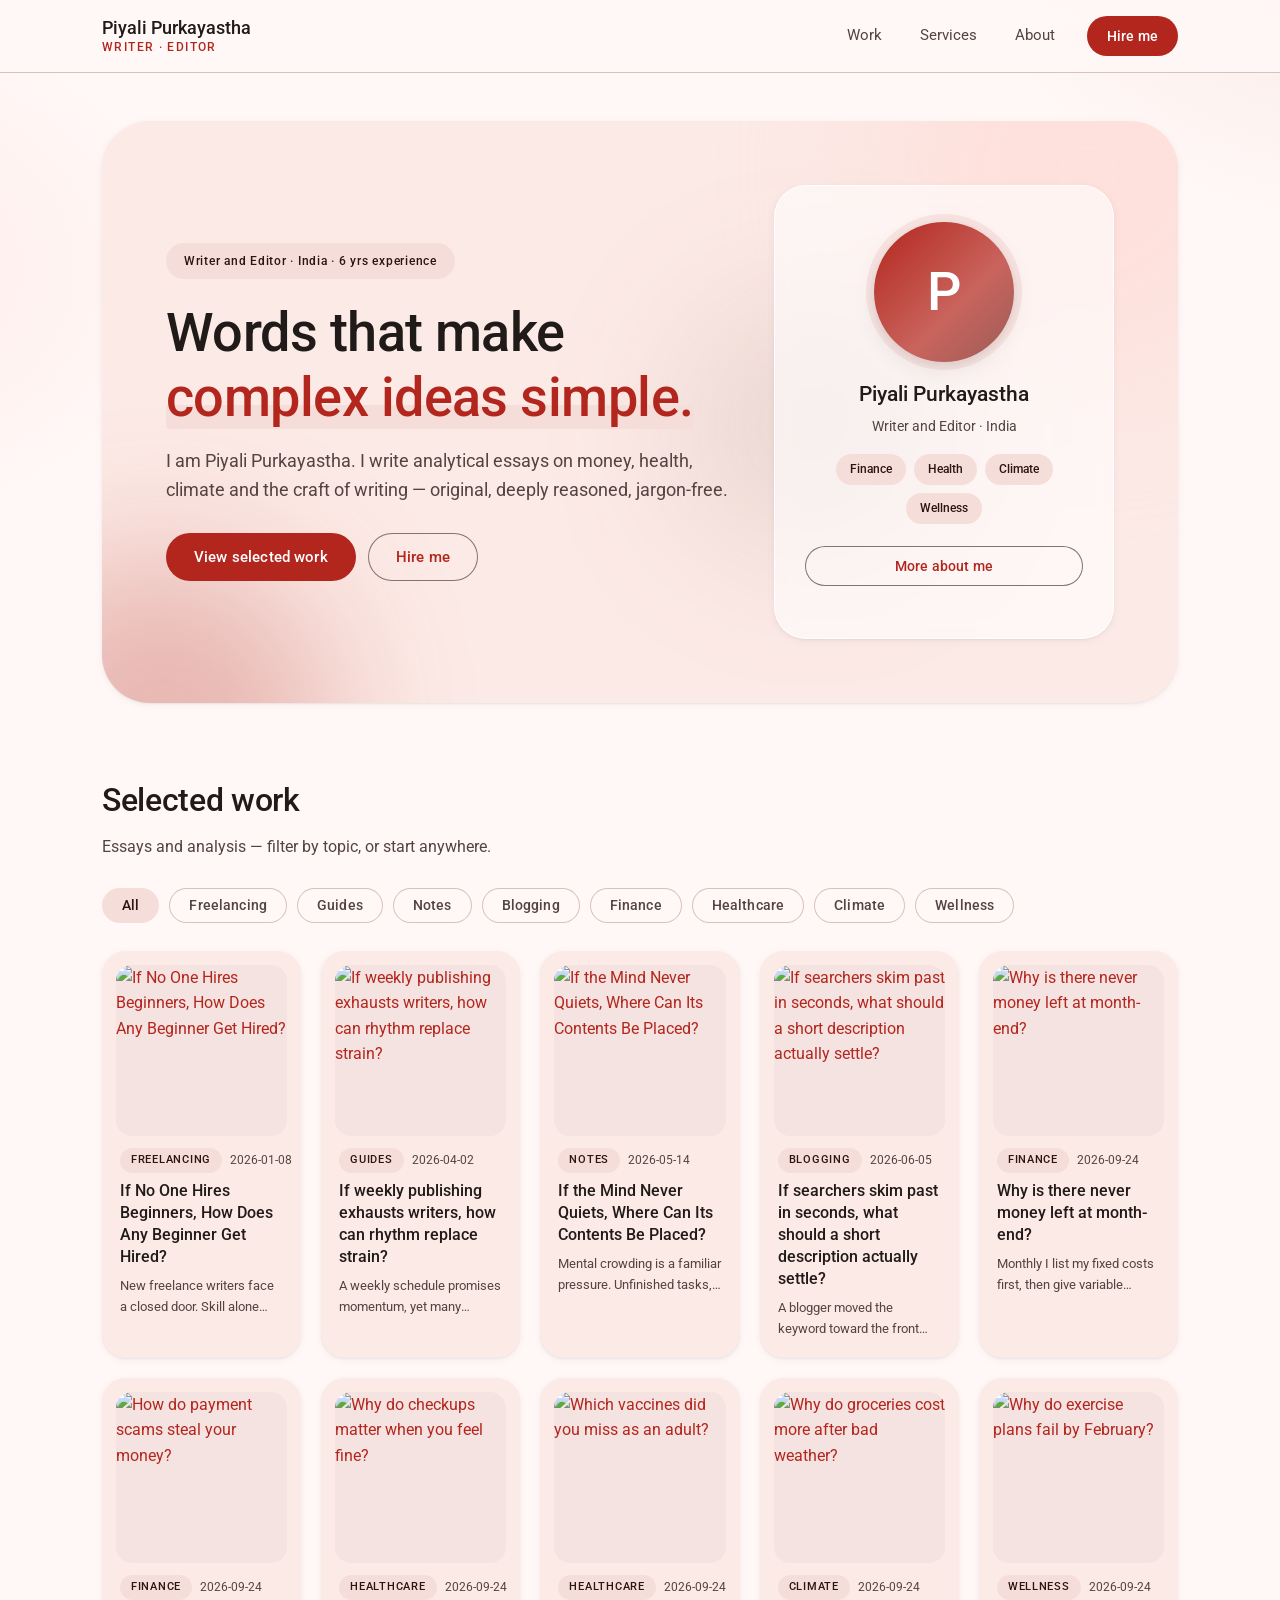
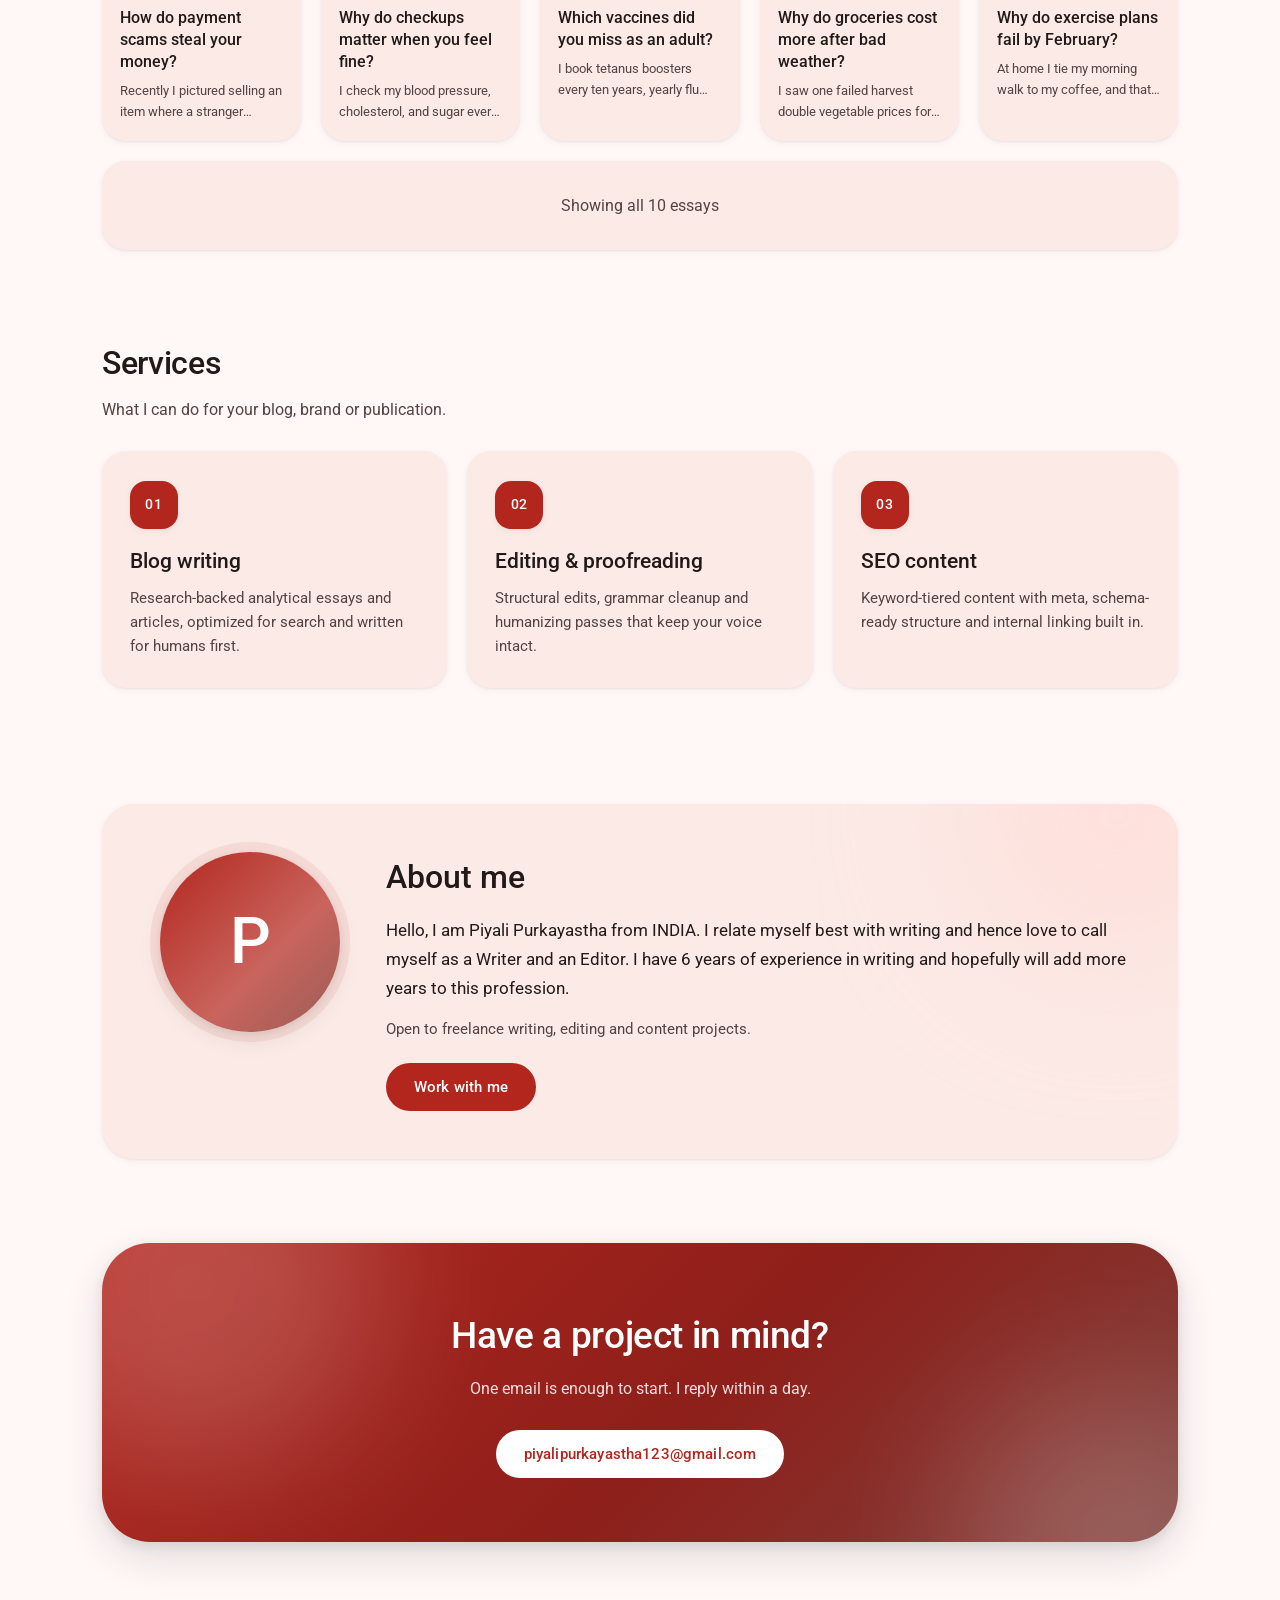
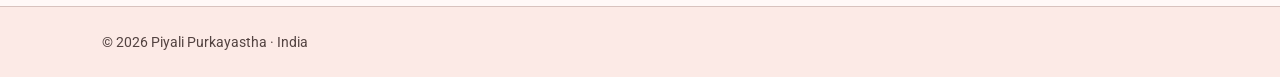
==== index.html @ 5b73ddae "Update index.html" ====
<!DOCTYPE html>
<html lang="en">
<head>
<meta charset="UTF-8" />
<meta name="viewport" content="width=device-width, initial-scale=1.0" />
<title>Piyali Purkayastha — Writer and Editor</title>
<meta name="description" content="Piyali Purkayastha, Writer and Editor from India with 6 years of experience. Read analytical essays on finance, health, climate, wellness and writing." />
<link rel="preconnect" href="https://fonts.googleapis.com" />
<link rel="preconnect" href="https://fonts.gstatic.com" crossorigin />
<link href="https://fonts.googleapis.com/css2?family=Roboto:wght@400;500;700&display=swap" rel="stylesheet" />
<link rel="stylesheet" href="styles.css" />
</head>
<body>

<header class="site-header">
  <div class="wrap header-inner">
    <a href="index.html" class="brand"><strong>Piyali Purkayastha</strong><span>Writer · Editor</span></a>
    <nav class="main-nav">
      <a href="#work">Work</a>
      <a href="#services">Services</a>
      <a href="#about">About</a>
      <a href="mailto:piyalipurkayastha123@gmail.com" class="btn small">Hire me</a>
    </nav>
  </div>
</header>

<section class="hero hero-split">
  <div class="wrap">
    <div class="hero-grid">
      <div class="blob lavender b1" aria-hidden="true"></div>
      <div class="blob purple b2" aria-hidden="true"></div>
      <div class="blob mauve b3" aria-hidden="true"></div>
      <div>
        <span class="eyebrow">Writer and Editor · India · 6 yrs experience</span>
        <h1>Words that make <em>complex ideas simple.</em></h1>
        <p class="lead">I am Piyali Purkayastha. I write analytical essays on money, health, climate and the craft of writing — original, deeply reasoned, jargon-free.</p>
        <div class="hero-cta">
          <a href="#work" class="btn">View selected work</a>
          <a href="mailto:piyalipurkayastha123@gmail.com" class="btn ghost">Hire me</a>
        </div>
      </div>
      <div class="hero-card">
        <div class="avatar large">P</div>
        <p class="hero-name">Piyali Purkayastha</p>
        <p class="small">Writer and Editor · India</p>
        <div class="hero-tags"><span>Finance</span><span>Health</span><span>Climate</span><span>Wellness</span></div>
        <a href="#about" class="btn ghost small full">More about me</a>
      </div>
    </div>
  </div>
</section>

<main class="wrap">
  <section id="work" class="section">
    <div class="section-head split">
      <div>
        <h2>Selected work</h2>
        <p>Essays and analysis — filter by topic, or start anywhere.</p>
      </div>
    </div>
    <div class="filters" id="filters"></div>
    <div class="grid" id="post-grid"></div>
  </section>

  <section id="services" class="section">
    <div class="section-head">
      <h2>Services</h2>
      <p>What I can do for your blog, brand or publication.</p>
    </div>
    <div class="grid grid-3">
      <div class="service-card">
        <div class="service-num">01</div>
        <h3>Blog writing</h3>
        <p>Research-backed analytical essays and articles, optimized for search and written for humans first.</p>
      </div>
      <div class="service-card">
        <div class="service-num">02</div>
        <h3>Editing &amp; proofreading</h3>
        <p>Structural edits, grammar cleanup and humanizing passes that keep your voice intact.</p>
      </div>
      <div class="service-card">
        <div class="service-num">03</div>
        <h3>SEO content</h3>
        <p>Keyword-tiered content with meta, schema-ready structure and internal linking built in.</p>
      </div>
    </div>
  </section>

  <section id="about" class="section">
    <div class="about">
      <div class="blob lavender b1" aria-hidden="true"></div>
      <div class="avatar">P</div>
      <div>
        <h2>About me</h2>
        <p class="bio">Hello, I am Piyali Purkayastha from INDIA. I relate myself best with writing and hence love to call myself as a Writer and an Editor. I have 6 years of experience in writing and hopefully will add more years to this profession.</p>
        <p class="sig">Open to freelance writing, editing and content projects.</p>
        <a href="mailto:piyalipurkayastha123@gmail.com" class="btn">Work with me</a>
      </div>
    </div>
  </section>

  <section class="cta-band">
    <div class="blob white c1" aria-hidden="true"></div>
    <div class="blob white c2" aria-hidden="true"></div>
    <h2>Have a project in mind?</h2>
    <p>One email is enough to start. I reply within a day.</p>
    <a href="mailto:piyalipurkayastha123@gmail.com" class="btn light">piyalipurkayastha123@gmail.com</a>
  </section>
</main>

<footer>
  <div class="foot">
    <span>© 2026 Piyali Purkayastha · India</span>
  </div>
</footer>

<script>
var POSTS = [["If No One Hires Beginners, How Does Any Beginner Get Hired?", "2026-01-08", "Freelancing", "619", "New freelance writers face a closed door. Skill alone does not open it, although skill is what they spent years building. Clients say they need good writers, yet...", "2026-01-08-how-do-you-turn-writing-skill-into-paying-clients", "https://cdn.pixabay.com/photo/2020/08/11/14/32/notebook-5480085_1280.jpg"], ["If weekly publishing exhausts writers, how can rhythm replace strain?", "2026-04-02", "Guides", "613", "A weekly schedule promises momentum, yet many bloggers abandon it within months. Early enthusiasm produces long sessions, missed weeks follow travel or illness, and guilt makes the next...", "2026-04-02-how-do-you-publish-weekly-without-burning-out", "https://cdn.pixabay.com/photo/2020/01/16/17/46/planner-4771278_1280.jpg"], ["If the Mind Never Quiets, Where Can Its Contents Be Placed?", "2026-05-14", "Notes", "581", "Mental crowding is a familiar pressure. Unfinished tasks, stray observations, and deferred choices circle together, each demanding notice. Attention narrows while material accumulates, and decisions feel heavier than...", "2026-05-14-where-do-you-put-a-crowded-mind", "https://cdn.pixabay.com/photo/2016/11/19/16/48/notebook-1840276_1280.jpg"], ["If searchers skim past in seconds, what should a short description actually settle?", "2026-06-05", "Blogging", "619", "A blogger moved the keyword toward the front and stated one benefit within 160 characters, and clicks rose quickly. The condition deserves attention, because long composition met an...", "2026-06-05-why-does-nobody-click-your-search-result", "https://cdn.pixabay.com/photo/2020/10/21/18/07/laptop-5673901_1280.jpg"], ["Why is there never money left at month-end?", "2026-09-24", "Finance", "605", "Monthly I list my fixed costs first, then give variable spending one firm number so home cooking replaces restaurants after week three. Gradually I watched my pay vanish...", "2026-09-24-why-is-there-never-money-left-at-month-end-1", "https://cdn.pixabay.com/photo/2021/02/17/17/22/savings-6024919_640.jpg"], ["How do payment scams steal your money?", "2026-09-24", "Finance", "609", "Recently I pictured selling an item where a stranger overpaid, urged quick refund of the difference, then their original payment bounced while mine stayed sent. Gradually I watched...", "2026-09-24-how-do-payment-scams-steal-your-money-2", "https://cdn.pixabay.com/photo/2020/07/18/13/52/alipay-5417261_1280.jpg"], ["Why do checkups matter when you feel fine?", "2026-09-24", "Healthcare", "615", "I check my blood pressure, cholesterol, and sugar every few years in my thirties, then I repeat the same panel yearly after forty. For me feeling well once...", "2026-09-24-why-do-checkups-matter-when-you-feel-fine-3", "https://cdn.pixabay.com/photo/2026/05/03/18/28/18-28-03-181_640.jpg"], ["Which vaccines did you miss as an adult?", "2026-09-24", "Healthcare", "617", "I book tetanus boosters every ten years, yearly flu shots, and shingles vaccine after fifty, since those visits are often missed yet take minutes. For me feeling well...", "2026-09-24-which-vaccines-did-you-miss-as-an-adult-5", "https://cdn.pixabay.com/photo/2021/01/10/07/41/syringe-5904302_1280.jpg"], ["Why do groceries cost more after bad weather?", "2026-09-24", "Climate", "614", "I saw one failed harvest double vegetable prices for months, but seasonal buying and stored staples eased spike for me. Slowly I felt the shift in my kitchen,...", "2026-09-24-why-do-groceries-cost-more-after-bad-weather-8", "https://cdn.pixabay.com/photo/2014/08/26/15/22/fruit-428057_1280.jpg"], ["Why do exercise plans fail by February?", "2026-09-24", "Wellness", "607", "At home I tie my morning walk to my coffee, and that small link outlasts vague evening plans every time for me. Meanwhile I have restarted such plans...", "2026-09-24-why-do-exercise-plans-fail-by-february-10", "https://cdn.pixabay.com/photo/2017/09/26/21/25/morning-2790151_1280.jpg"]];
var ACTIVE_CAT = "All";
var FALLBACK_IMAGE = "https://cdn.pixabay.com/photo/2020/08/11/14/32/notebook-5480085_1280.jpg";
function esc(s){return String(s==null?"":s).replace(/&/g,"&amp;").replace(/</g,"&lt;").replace(/>/g,"&gt;").replace(/"/g,"&quot;");}
function cardHTML(p){
  var title=p[0],date=p[1],cat=p[2],words=p[3],excerpt=p[4],slug=p[5];
  var link = "posts/"+slug+".html";
  var img = p[6] || FALLBACK_IMAGE;
  return '<article class="card">'
    + '<a class="imglink" href="'+esc(link)+'"><img src="'+img+'" alt="'+esc(title)+'" loading="lazy" /></a>'
    + '<div class="card-body"><div class="card-top"><span class="pill">'+esc(cat)+'</span>'
    + '<span class="card-date">'+esc(date)+'</span></div>'
    + '<h3><a href="'+esc(link)+'">'+esc(title)+'</a></h3>'
    + '<p>'+esc(excerpt)+'</p>'
    + '</div></article>';
}
function renderFilters(){
  var cats = ["All"];
  POSTS.forEach(function(p){ if(cats.indexOf(p[2])<0) cats.push(p[2]); });
  document.getElementById("filters").innerHTML = cats.map(function(k){
    return '<button class="chip'+(k===ACTIVE_CAT?" active":"")+'" data-cat="'+esc(k)+'">'+esc(k)+'</button>';
  }).join("");
  Array.prototype.forEach.call(document.querySelectorAll(".chip"), function(b){
    b.addEventListener("click", function(){
      ACTIVE_CAT = b.getAttribute("data-cat");
      renderFilters(); renderGrid();
    });
  });
}
function renderGrid(){
  var list = POSTS.filter(function(p){ return ACTIVE_CAT==="All" || p[2]===ACTIVE_CAT; });
  document.getElementById("post-grid").innerHTML = list.length
    ? list.map(cardHTML).join("") + '<div class="empty-note">Showing all '+list.length+' essays</div>'
    : '<div class="empty-note">No essays in this topic yet.</div>';
}
renderFilters(); renderGrid();
</script>

</body>
</html>
---- styles.css ----
/* ============================================================
   Piyali Purkayastha — Material You (Material Design 3) theme
   Seed color #B3261E · Roboto · tonal surfaces · organic shapes
   ============================================================ */

:root{
  /* Tonal palette (red seed #B3261E) */
  --md-bg:#FFF8F7;               /* background — never pure white */
  --md-on-bg:#201A19;            /* on background */
  --md-primary:#B3261E;          /* seed */
  --md-on-primary:#FFFFFF;
  --md-primary-container:#FFDAD5;
  --md-secondary-container:#F5DED9;
  --md-on-secondary-container:#2C1512;
  --md-tertiary:#775652;
  --md-on-tertiary:#FFFFFF;
  --md-tertiary-container:#FFDAD9;
  --md-surface-container:#FCEAE6;
  --md-surface-container-low:#F4E3E0;   /* muted, recessed */
  --md-surface-container-high:#F6E2DE;
  --md-outline:#857371;
  --md-outline-variant:#D8C2BE;
  --md-on-surface-variant:#534341;

  /* Motion */
  --md-ease:cubic-bezier(0.2,0,0,1);
  --md-dur:.3s;

  /* Shape */
  --md-r-card:24px;
  --md-r-hero:48px;

  /* Elevation (soft, diffuse) */
  --md-shadow-1:0 1px 2px rgba(28,27,31,.06),0 2px 8px rgba(28,27,31,.05);
  --md-shadow-2:0 2px 6px rgba(28,27,31,.07),0 8px 24px rgba(28,27,31,.08);
  --md-shadow-3:0 4px 12px rgba(28,27,31,.09),0 16px 40px rgba(28,27,31,.12);
}

*{box-sizing:border-box}
html{font-size:16px;scroll-behavior:smooth}
body{
  margin:0;
  color:var(--md-on-bg);
  font-family:Roboto,-apple-system,BlinkMacSystemFont,"Segoe UI",Helvetica,Arial,sans-serif;
  line-height:1.6;
  background:
    radial-gradient(48rem 32rem at 110% -8%, rgba(245,222,217,.6) 0%, transparent 60%),
    radial-gradient(40rem 30rem at -12% 30%, rgba(255,218,213,.42) 0%, transparent 55%),
    var(--md-bg);
  background-attachment:fixed;
  -webkit-font-smoothing:antialiased;
}
a{color:var(--md-primary);text-decoration:none}
a:hover{color:var(--md-primary)}
img{max-width:100%}

.wrap{max-width:1120px;margin:0 auto;padding:0 22px}
.small{font-size:.875rem;color:var(--md-on-surface-variant)}

/* ---------- focus & selection ---------- */
a:focus-visible,button:focus-visible{
  outline:2px solid var(--md-primary);outline-offset:2px;border-radius:999px;
}
::selection{background:var(--md-secondary-container);color:var(--md-on-secondary-container)}

/* ============================================================
   Buttons — pill-shaped, state layers, tactile press feedback
   ============================================================ */
.btn{
  position:relative;overflow:hidden;
  display:inline-flex;align-items:center;justify-content:center;gap:8px;
  min-height:48px;padding:12px 28px;
  background:var(--md-primary);color:var(--md-on-primary);
  border:none;border-radius:999px;
  font:500 .95rem/1.2 Roboto,sans-serif;letter-spacing:.01em;
  cursor:pointer;text-decoration:none;
  transition:box-shadow var(--md-dur) var(--md-ease),
             transform var(--md-dur) var(--md-ease),
             background-color .2s var(--md-ease);
}
/* MD3 state layer: translucent overlay instead of a color swap */
.btn::after{
  content:"";position:absolute;inset:0;border-radius:inherit;
  background:var(--md-on-primary);opacity:0;
  transition:opacity .2s var(--md-ease);pointer-events:none;
}
.btn:hover{box-shadow:var(--md-shadow-2)}
.btn:hover::after{opacity:.08}
.btn:active{transform:scale(.95)}
.btn:active::after{opacity:.12}

.btn.small{min-height:40px;padding:9px 20px;font-size:.875rem}

.btn.ghost{
  background:transparent;color:var(--md-primary);
  box-shadow:inset 0 0 0 1px var(--md-outline);
}
.btn.ghost::after{background:var(--md-primary)}
.btn.ghost:hover{box-shadow:inset 0 0 0 1px var(--md-primary),var(--md-shadow-1)}

.btn.light{background:var(--md-on-primary);color:var(--md-primary)}
.btn.light::after{background:var(--md-primary)}

.btn.full{display:flex;width:100%}

/* ============================================================
   Header — translucent, backdrop blur
   ============================================================ */
.site-header{
  position:sticky;top:0;z-index:20;
  background:rgba(255,248,247,.82);
  -webkit-backdrop-filter:blur(14px);backdrop-filter:blur(14px);
  border-bottom:1px solid var(--md-outline-variant);
}
.header-inner{display:flex;align-items:center;justify-content:space-between;height:72px}
.brand{text-decoration:none;color:var(--md-on-bg);display:flex;flex-direction:column;line-height:1.2}
.brand strong{font-size:1.125rem;font-weight:500;letter-spacing:0}
.brand span{
  font-size:.72rem;font-weight:500;color:var(--md-primary);
  letter-spacing:.12em;text-transform:uppercase;margin-top:2px;
}
.main-nav{display:flex;gap:6px;align-items:center;font-size:.92rem}
.main-nav a{
  position:relative;overflow:hidden;
  color:var(--md-on-surface-variant);text-decoration:none;
  padding:9px 16px;border-radius:999px;
  transition:color .2s var(--md-ease),background-color .2s var(--md-ease);
}
.main-nav a::after{
  content:"";position:absolute;inset:0;border-radius:inherit;
  background:var(--md-primary);opacity:0;
  transition:opacity .2s var(--md-ease);pointer-events:none;
}
.main-nav a:hover{color:var(--md-on-secondary-container)}
.main-nav a:hover::after{opacity:.08}
.main-nav a:active{transform:scale(.95)}
.main-nav .btn{margin-left:10px}
/* .main-nav a outranks .btn by specificity — keep the filled button's on-primary text */
.main-nav a.btn,.main-nav a.btn:hover,.main-nav a.btn:active{color:var(--md-on-primary)}

/* ============================================================
   Organic blur shapes — signature Material You atmosphere
   ============================================================ */
.blob{
  position:absolute;border-radius:50%;
  filter:blur(72px);pointer-events:none;
  will-change:transform;
}
/* color names are legacy tokens from the first purple build — values are red-seed tones */
.blob.purple{background:rgba(179,38,30,.26)}
.blob.lavender{background:rgba(255,218,213,.6)}
.blob.mauve{background:rgba(119,86,82,.22)}
.blob.white{background:rgba(255,255,255,.18)}

/* ============================================================
   Hero — large rounded tonal container with layered blobs
   ============================================================ */
.hero{padding:48px 0 8px}
.hero-grid{
  position:relative;overflow:hidden;
  display:grid;grid-template-columns:1fr 340px;gap:44px;align-items:center;
  background:var(--md-surface-container);
  border-radius:var(--md-r-hero);
  padding:clamp(36px,5vw,64px);
  box-shadow:var(--md-shadow-1);
}
.hero-grid .blob.b1{width:420px;height:420px;top:-160px;right:-120px}
.hero-grid .blob.b2{width:340px;height:340px;bottom:-190px;left:-110px}
.hero-grid .blob.b3{width:260px;height:260px;top:30%;right:22%;background:rgba(119,86,82,.13)}
/* text columns must be positioned so they paint above the decorative blobs */
.hero-grid > div:not(.blob){position:relative}
.about > div:not(.blob){position:relative}

.eyebrow{
  display:inline-flex;align-items:center;
  font-size:.78rem;font-weight:500;letter-spacing:.06em;
  color:var(--md-on-secondary-container);
  background:var(--md-secondary-container);
  padding:8px 18px;border-radius:999px;margin-bottom:22px;
}
.hero h1{
  font-size:clamp(2.1rem,4.6vw,3.4rem);
  font-weight:500;letter-spacing:-.01em;line-height:1.18;
  margin:0 0 16px;max-width:15em;color:var(--md-on-bg);
}
.hero h1 em{
  font-style:normal;
  color:var(--md-primary);
  background:linear-gradient(transparent 62%, var(--md-secondary-container) 62%);
  border-radius:4px;
}.hero p.lead,.lead{
  font-size:1.15rem;color:var(--md-on-surface-variant);
  max-width:620px;margin:0 0 28px;
}
.hero-cta{display:flex;gap:12px;flex-wrap:wrap}

/* hero identity card — glass-morphism on tonal surface */
.hero-card{
  position:relative;overflow:hidden;
  background:rgba(255,255,255,.6);
  -webkit-backdrop-filter:blur(10px);backdrop-filter:blur(10px);
  border:1px solid rgba(255,255,255,.8);
  border-radius:32px;
  padding:36px 30px;text-align:center;
  box-shadow:var(--md-shadow-1);
  transition:box-shadow var(--md-dur) var(--md-ease),transform var(--md-dur) var(--md-ease);
}
.hero-card:hover{box-shadow:var(--md-shadow-2);transform:translateY(-3px)}
.avatar{
  width:180px;height:180px;border-radius:50%;
  background:linear-gradient(135deg,#B3261E 0%,#C9645D 60%,#775652 130%);
  color:var(--md-on-primary);
  display:flex;align-items:center;justify-content:center;
  font-size:4rem;font-weight:500;margin:0 auto;
  box-shadow:var(--md-shadow-2),0 0 0 10px rgba(179,38,30,.08);
}
.avatar.large{width:140px;height:140px;font-size:3.4rem;margin-bottom:16px;box-shadow:var(--md-shadow-2),0 0 0 8px rgba(179,38,30,.08)}
.hero-name{font-size:1.3rem;font-weight:500;margin:0}
.hero-card .small{margin:4px 0 16px}
.hero-tags{display:flex;gap:8px;justify-content:center;flex-wrap:wrap;margin-bottom:22px}
.hero-tags span{
  font-size:.75rem;font-weight:500;
  background:var(--md-secondary-container);color:var(--md-on-secondary-container);
  padding:6px 14px;border-radius:999px;
  transition:transform .2s var(--md-ease);
}
.hero-tags span:hover{transform:scale(1.05)}

/* ============================================================
   Sections
   ============================================================ */
.section{padding:64px 0 12px}
.section-head{max-width:640px;margin-bottom:28px}
.section-head.split{
  display:flex;justify-content:space-between;align-items:end;
  gap:16px;flex-wrap:wrap;max-width:none;
}
.section-head h2{font-size:2rem;font-weight:500;letter-spacing:-.01em;margin:0 0 8px}
.section-head p{color:var(--md-on-surface-variant);margin:0}

/* ============================================================
   Filter chips — pill, tonal selected state
   ============================================================ */
.filters{display:flex;gap:10px;flex-wrap:wrap;margin-bottom:28px}
.chip{
  position:relative;overflow:hidden;
  border:none;background:transparent;color:var(--md-on-surface-variant);
  padding:9px 20px;border-radius:999px;cursor:pointer;
  font:500 .88rem/1.2 Roboto,sans-serif;letter-spacing:.01em;
  box-shadow:inset 0 0 0 1px var(--md-outline-variant);
  transition:background-color .2s var(--md-ease),color .2s var(--md-ease),
             box-shadow .2s var(--md-ease),transform .2s var(--md-ease);
}
.chip::after{
  content:"";position:absolute;inset:0;border-radius:inherit;
  background:var(--md-primary);opacity:0;
  transition:opacity .2s var(--md-ease);pointer-events:none;
}
.chip:hover{box-shadow:inset 0 0 0 1px var(--md-primary)}
.chip:hover::after{opacity:.08}
.chip:active{transform:scale(.95)}
.chip.active{
  background:var(--md-secondary-container);color:var(--md-on-secondary-container);
  box-shadow:none;font-weight:500;
}

/* ============================================================
   Post grid — tonal cards, elevation on hover, image zoom
   ============================================================ */
.grid{
  display:grid;
  grid-template-columns:repeat(auto-fill,minmax(196px,1fr));
  gap:20px;padding-bottom:12px;
}
.card{
  position:relative;
  background:var(--md-surface-container);
  border-radius:var(--md-r-card);
  padding:14px;
  box-shadow:var(--md-shadow-1);
  transition:box-shadow var(--md-dur) var(--md-ease),
             transform var(--md-dur) var(--md-ease),
             background-color var(--md-dur) var(--md-ease);
}
.card:hover{
  box-shadow:var(--md-shadow-2);transform:translateY(-4px) scale(1.015);
  background:var(--md-surface-container-high);
}
.card a.imglink{
  display:block;border-radius:16px;overflow:hidden;
  background:var(--md-surface-container-low);
}
.card img{
  width:100%;aspect-ratio:1/1;object-fit:cover;display:block;
  transition:transform .45s var(--md-ease);
}
.card:hover img{transform:scale(1.06)}
.card-body{padding:12px 4px 4px;display:flex;flex-direction:column;gap:7px}
.card-top{display:flex;align-items:center;gap:8px}
.pill{
  font-size:.66rem;font-weight:500;letter-spacing:.07em;text-transform:uppercase;
  color:var(--md-on-secondary-container);
  background:var(--md-secondary-container);
  padding:4px 11px;border-radius:999px;white-space:nowrap;
}
.card-date{font-size:.74rem;color:var(--md-on-surface-variant);white-space:nowrap}
.card h3{font-size:.98rem;font-weight:500;line-height:1.4;margin:0;letter-spacing:0}
.card h3 a{
  color:var(--md-on-bg);border-radius:6px;
  transition:color .2s var(--md-ease);
}
.card h3 a:hover{color:var(--md-primary)}
.card p{
  margin:0;color:var(--md-on-surface-variant);font-size:.84rem;
  display:-webkit-box;-webkit-line-clamp:2;-webkit-box-orient:vertical;overflow:hidden;
}
.empty-note{
  background:var(--md-surface-container);
  border-radius:var(--md-r-card);
  padding:32px;text-align:center;color:var(--md-on-surface-variant);
  grid-column:1/-1;box-shadow:var(--md-shadow-1);
}

/* ============================================================
   Services — tonal cards with glow-reveal number badges
   ============================================================ */
.grid-3{grid-template-columns:repeat(3,1fr)}
.service-card{
  position:relative;overflow:hidden;
  background:var(--md-surface-container);
  border-radius:var(--md-r-card);
  padding:30px 28px;
  box-shadow:var(--md-shadow-1);
  transition:box-shadow var(--md-dur) var(--md-ease),transform var(--md-dur) var(--md-ease);
}
.service-card:hover{box-shadow:var(--md-shadow-2);transform:scale(1.02)}
.service-num{
  position:relative;display:inline-flex;align-items:center;justify-content:center;
  width:48px;height:48px;border-radius:16px;margin-bottom:16px;
  background:var(--md-primary);color:var(--md-on-primary);
  font-size:.9rem;font-weight:500;letter-spacing:.04em;
  box-shadow:var(--md-shadow-1);
}
/* glow reveals on hover — progressive disclosure */
.service-num::before{
  content:"";position:absolute;inset:-14px;border-radius:50%;
  background:radial-gradient(circle,rgba(179,38,30,.4) 0%,transparent 70%);
  filter:blur(18px);opacity:0;
  transition:opacity var(--md-dur) var(--md-ease);
}
.service-card:hover .service-num::before{opacity:1}
.service-card h3{font-size:1.3rem;font-weight:500;margin:0 0 8px}
.service-card p{margin:0;color:var(--md-on-surface-variant);font-size:.94rem}

/* ============================================================
   About
   ============================================================ */
.about{
  position:relative;overflow:hidden;
  background:var(--md-surface-container);
  border-radius:32px;
  padding:clamp(28px,4vw,48px);
  display:grid;grid-template-columns:200px 1fr;gap:36px;align-items:start;
  margin:28px 0 8px;
  box-shadow:var(--md-shadow-1);
}
.about .blob.b1{width:300px;height:300px;top:-140px;right:-90px}
.about h2{font-size:2rem;font-weight:500;margin:0 0 12px}
.about p.bio{font-size:1.05rem;line-height:1.75;margin:0 0 14px}
.about .sig{color:var(--md-on-surface-variant);font-size:.92rem;margin:0 0 22px}

/* ============================================================
   Contact band — primary surface, atmospheric blobs
   ============================================================ */
.cta-band{
  position:relative;overflow:hidden;
  background:linear-gradient(135deg,#B3261E 0%,#8E1F1A 55%,#775652 130%);
  color:var(--md-on-primary);
  border-radius:var(--md-r-hero);
  text-align:center;
  padding:clamp(40px,6vw,64px) 24px;
  margin:64px 0 12px;
  box-shadow:var(--md-shadow-3);
}
.cta-band .blob.c1{width:380px;height:380px;top:-150px;left:-100px}
.cta-band .blob.c2{width:300px;height:300px;bottom:-140px;right:-80px}
.cta-band h2{
  font-size:clamp(1.7rem,3.4vw,2.3rem);font-weight:500;
  letter-spacing:-.01em;margin:0 0 10px;position:relative;
}
.cta-band p{color:rgba(255,255,255,.85);margin:0 0 28px;position:relative}
.cta-band .btn{position:relative}

/* ============================================================
   Post pages — article as a large tonal card
   ============================================================ */
.post-page{display:flex;flex-direction:column;min-height:100vh}
.post-hero-blobs{position:fixed;inset:0;overflow:hidden;pointer-events:none;z-index:-1}
.post-hero-blobs .blob.b1{width:520px;height:520px;top:-180px;left:-140px;background:rgba(255,218,213,.55)}
.post-hero-blobs .blob.b2{width:420px;height:420px;bottom:-160px;right:-120px;background:rgba(245,222,217,.5)}
.post-hero-blobs .blob.b3{width:300px;height:300px;top:38%;left:60%;background:rgba(119,86,82,.12)}

.post-wrap{max-width:800px;padding-top:44px;padding-bottom:56px;width:100%}
.back-link{
  position:relative;overflow:hidden;
  display:inline-flex;align-items:center;gap:6px;
  color:var(--md-primary);font-weight:500;font-size:.9rem;
  padding:9px 18px;border-radius:999px;text-decoration:none;
  box-shadow:inset 0 0 0 1px var(--md-outline-variant);
  background:var(--md-bg);
  transition:box-shadow .2s var(--md-ease),transform .2s var(--md-ease);
  margin-bottom:20px;
}
.back-link::after{
  content:"";position:absolute;inset:0;border-radius:inherit;
  background:var(--md-primary);opacity:0;
  transition:opacity .2s var(--md-ease);pointer-events:none;
}
.back-link:hover{box-shadow:inset 0 0 0 1px var(--md-primary),var(--md-shadow-1)}
.back-link:hover::after{opacity:.08}
.back-link:active{transform:scale(.95)}

.post-card{
  position:relative;overflow:hidden;
  background:var(--md-surface-container);
  border-radius:32px;
  padding:clamp(26px,4.5vw,52px);
  box-shadow:var(--md-shadow-1);
}
.post-card .meta{
  display:inline-flex;flex-wrap:wrap;align-items:center;gap:6px;
  font-size:.8rem;font-weight:500;color:var(--md-on-secondary-container);
  background:var(--md-secondary-container);
  padding:7px 16px;border-radius:999px;margin-bottom:20px;
}
.post-card h1{
  font-size:clamp(1.6rem,3.6vw,2.3rem);font-weight:500;
  letter-spacing:-.01em;line-height:1.25;
  margin:0 0 12px;color:var(--md-on-bg);
}
.post-card > p{font-size:1.05rem;line-height:1.7;margin:0 0 20px;color:var(--md-on-surface-variant)}
.post-card figure{margin:26px 0}
.post-card figure img{
  max-width:100%;border-radius:20px;display:block;
  box-shadow:var(--md-shadow-1);
}
figcaption{
  font-size:.8rem;color:var(--md-on-surface-variant);
  margin-top:10px;text-align:center;
}
figcaption a{color:var(--md-primary)}
/* post body links: underline + tonal state layer on hover */
.post-card p a,.post-card figcaption a{
  text-decoration:underline;text-decoration-color:transparent;
  text-underline-offset:3px;border-radius:6px;padding:0 2px;
  transition:background-color .2s var(--md-ease),text-decoration-color .2s var(--md-ease);
}
.post-card p a:hover,.post-card figcaption a:hover{
  text-decoration-color:currentColor;
  background:rgba(179,38,30,.08);
}
.post-h2{
  font-size:1.35rem;font-weight:500;letter-spacing:0;
  margin:36px 0 12px;color:var(--md-on-bg);
}
.post-card p{font-size:1.02rem;line-height:1.75;margin:0 0 18px}
.post-card ul{
  margin:0 0 18px;padding-left:6px;list-style:none;
}
.post-card ul li{
  position:relative;padding:6px 0 6px 30px;
  color:var(--md-on-surface-variant);font-size:1rem;line-height:1.65;
  border-radius:12px;
  transition:background-color .2s var(--md-ease);
}
.post-card ul li:hover{background:rgba(179,38,30,.06)}
.post-card ul li:hover::before{transform:scale(1.3)}
.post-card ul li::before{
  content:"";position:absolute;left:6px;top:16px;
  width:8px;height:8px;border-radius:50%;
  background:var(--md-primary);
  transition:transform .2s var(--md-ease);
}
.post-card ul li a{font-weight:500}
.post-card ul li a:hover{text-decoration:underline}
blockquote{
  background:var(--md-secondary-container);
  color:var(--md-on-secondary-container);
  border-radius:16px;border-left:none;
  margin:24px 0;padding:18px 24px;
}
.post-card hr{
  border:none;height:4px;width:64px;border-radius:2px;
  background:var(--md-primary);opacity:.35;
  margin:36px auto;
}
.post-about{
  background:var(--md-surface-container-low);
  border-radius:20px;padding:22px 26px !important;
  font-size:.95rem !important;color:var(--md-on-surface-variant) !important;
}

/* ============================================================
   Footer
   ============================================================ */
footer{
  border-top:1px solid var(--md-outline-variant);
  margin-top:64px;
  background:var(--md-surface-container);
}
.foot{
  display:flex;justify-content:space-between;gap:12px;padding:24px 22px;flex-wrap:wrap;
  max-width:1120px;margin:0 auto;color:var(--md-on-surface-variant);font-size:.88rem;
}
.foot a{
  color:var(--md-primary);border-radius:6px;
  transition:opacity .2s var(--md-ease);
}
.foot a:hover{opacity:.75;text-decoration:underline}

/* ============================================================
   Responsive
   ============================================================ */
@media(max-width:900px){
  .hero-grid{grid-template-columns:1fr}
  .hero-card{max-width:420px;margin:0 auto}
  .about{grid-template-columns:1fr}
  .avatar{width:130px;height:130px;font-size:3rem;margin:0}
  .grid-3{grid-template-columns:1fr}
  .main-nav a:not(.btn){display:none}
}
@media(max-width:640px){
  .grid{grid-template-columns:repeat(auto-fill,minmax(160px,1fr))}
  .hero-grid{border-radius:28px}
  .cta-band,.about{border-radius:28px}
  .section{padding:48px 0 8px}
}

/* ============================================================
   Reduced motion
   ============================================================ */
@media (prefers-reduced-motion: reduce){
  *,*::before,*::after{
    animation:none !important;
    transition-duration:.01ms !important;
  }
  html{scroll-behavior:auto}
}
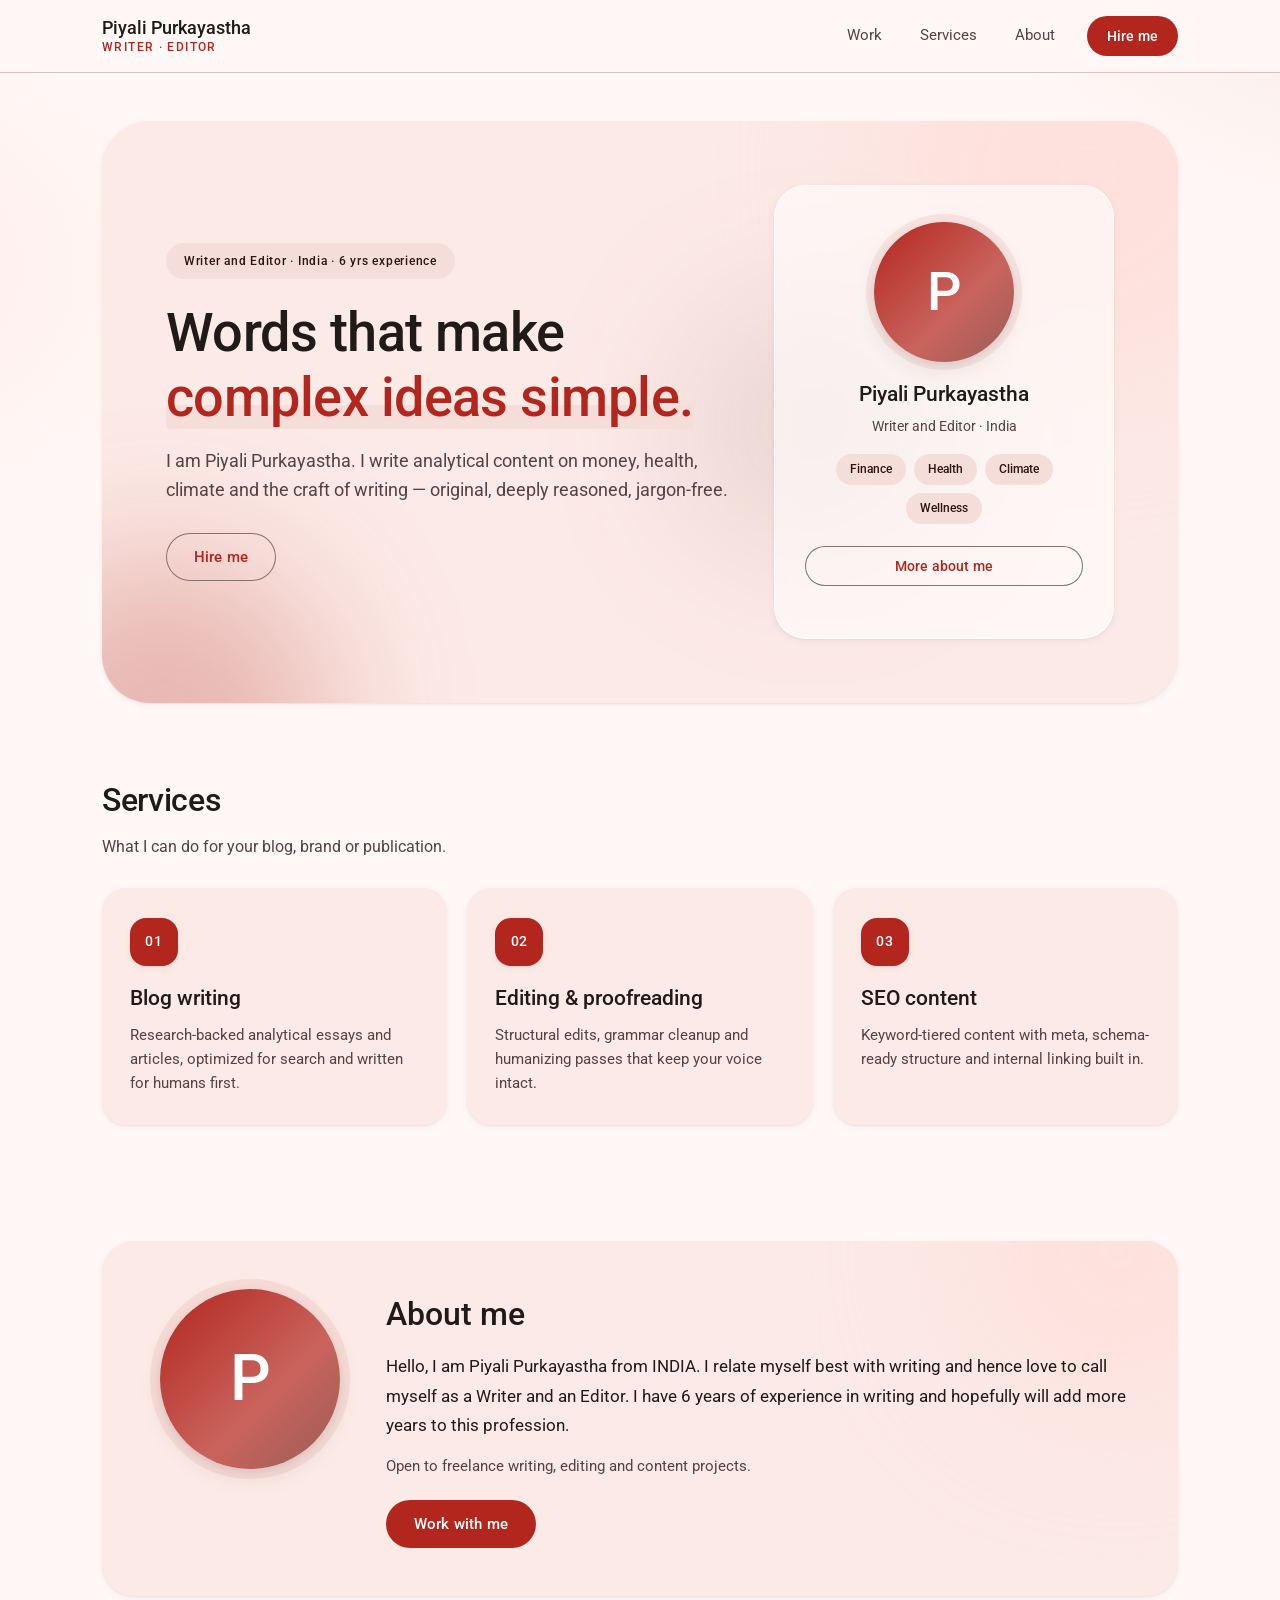
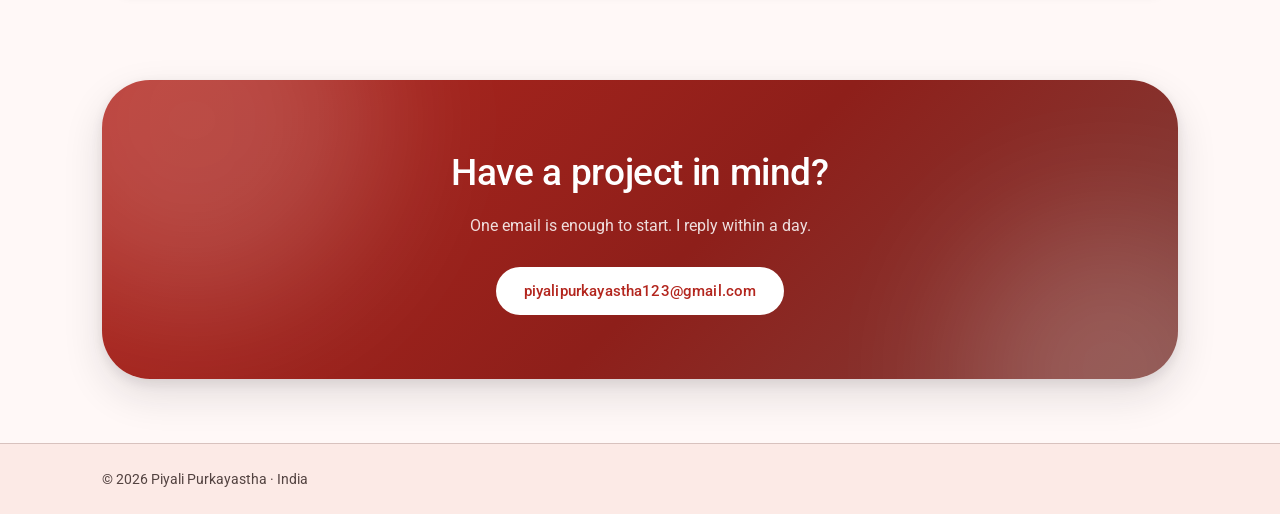
==== commit ee7fd59f: "Update index.html" ====
--- a/index.html
+++ b/index.html
@@ -33,9 +33,8 @@
       <div>
         <span class="eyebrow">Writer and Editor · India · 6 yrs experience</span>
         <h1>Words that make <em>complex ideas simple.</em></h1>
-        <p class="lead">I am Piyali Purkayastha. I write analytical essays on money, health, climate and the craft of writing — original, deeply reasoned, jargon-free.</p>
+        <p class="lead">I am Piyali Purkayastha. I write analytical content on money, health, climate and the craft of writing — original, deeply reasoned, jargon-free.</p>
         <div class="hero-cta">
-          <a href="#work" class="btn">View selected work</a>
           <a href="mailto:piyalipurkayastha123@gmail.com" class="btn ghost">Hire me</a>
         </div>
       </div>
@@ -51,16 +50,6 @@
 </section>
 
 <main class="wrap">
-  <section id="work" class="section">
-    <div class="section-head split">
-      <div>
-        <h2>Selected work</h2>
-        <p>Essays and analysis — filter by topic, or start anywhere.</p>
-      </div>
-    </div>
-    <div class="filters" id="filters"></div>
-    <div class="grid" id="post-grid"></div>
-  </section>
 
   <section id="services" class="section">
     <div class="section-head">
@@ -144,12 +133,7 @@
     });
   });
 }
-function renderGrid(){
-  var list = POSTS.filter(function(p){ return ACTIVE_CAT==="All" || p[2]===ACTIVE_CAT; });
-  document.getElementById("post-grid").innerHTML = list.length
-    ? list.map(cardHTML).join("") + '<div class="empty-note">Showing all '+list.length+' essays</div>'
-    : '<div class="empty-note">No essays in this topic yet.</div>';
-}
+
 renderFilters(); renderGrid();
 </script>
 
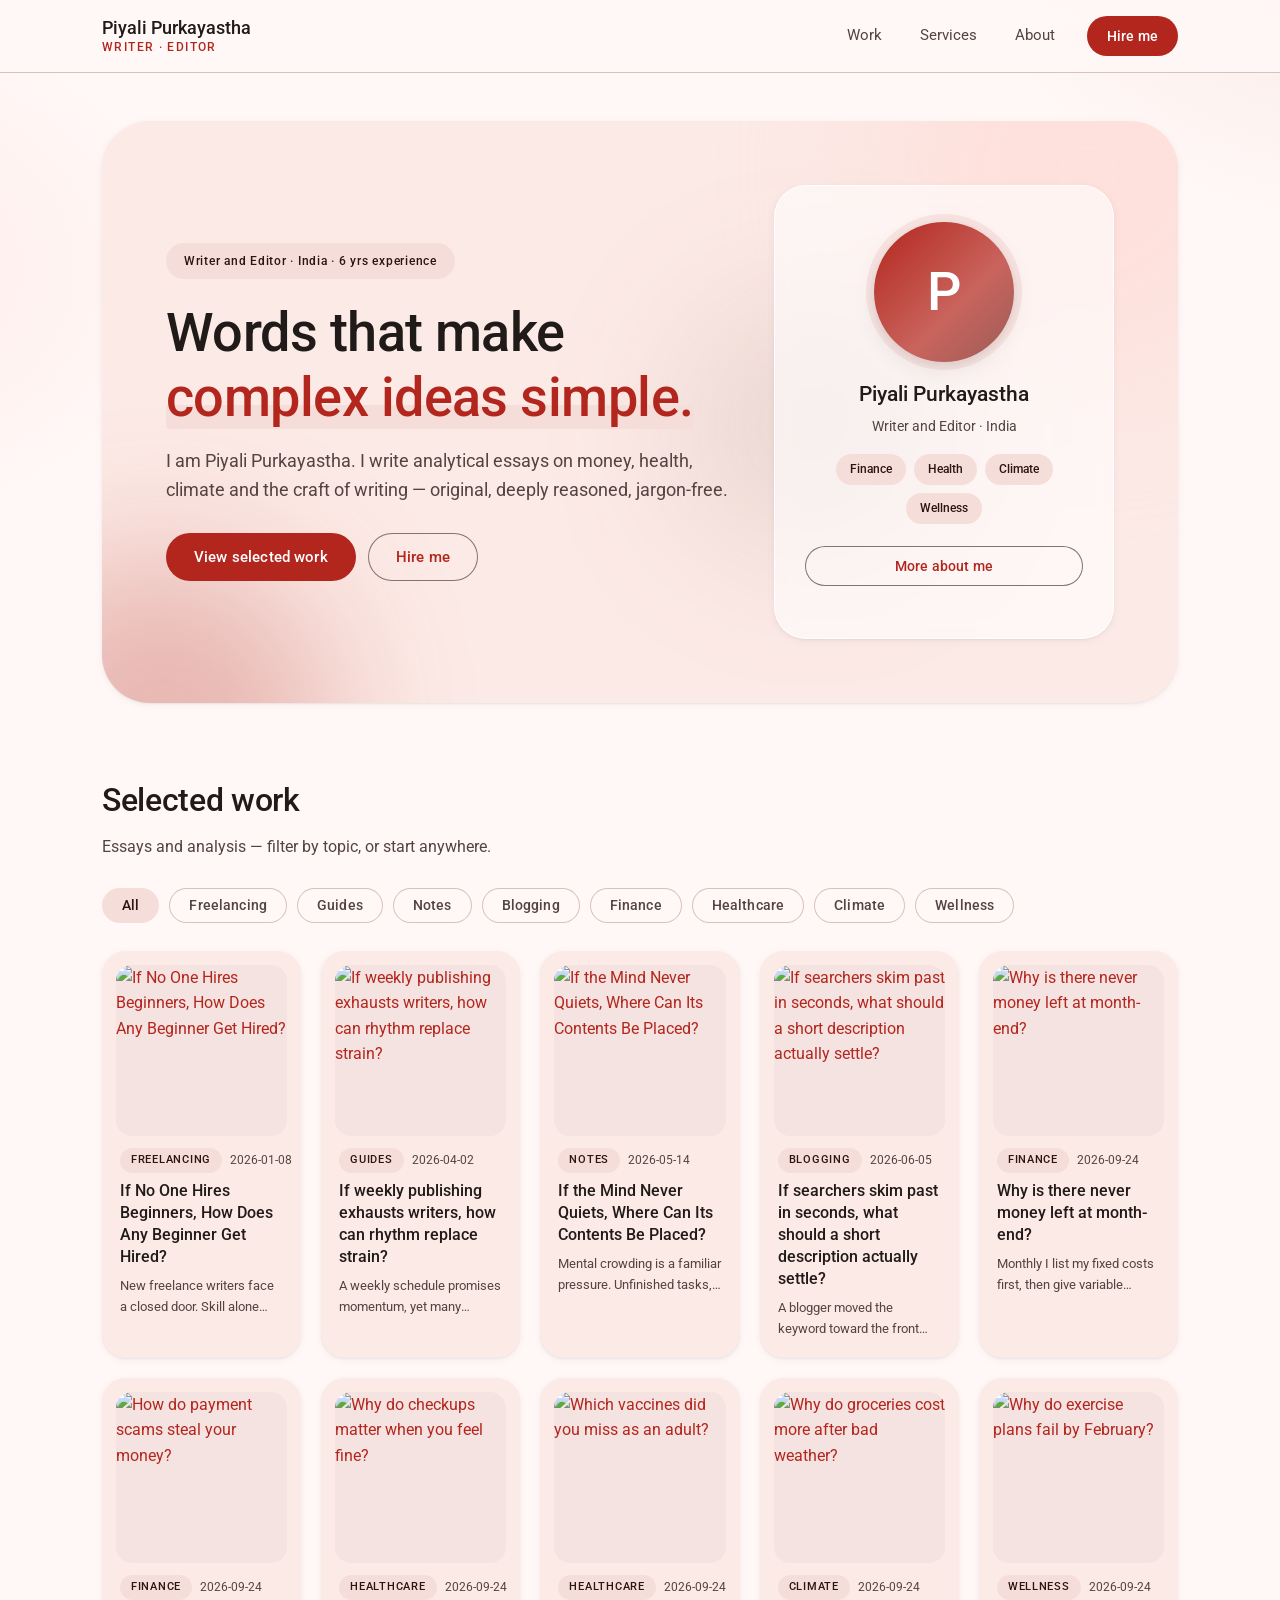
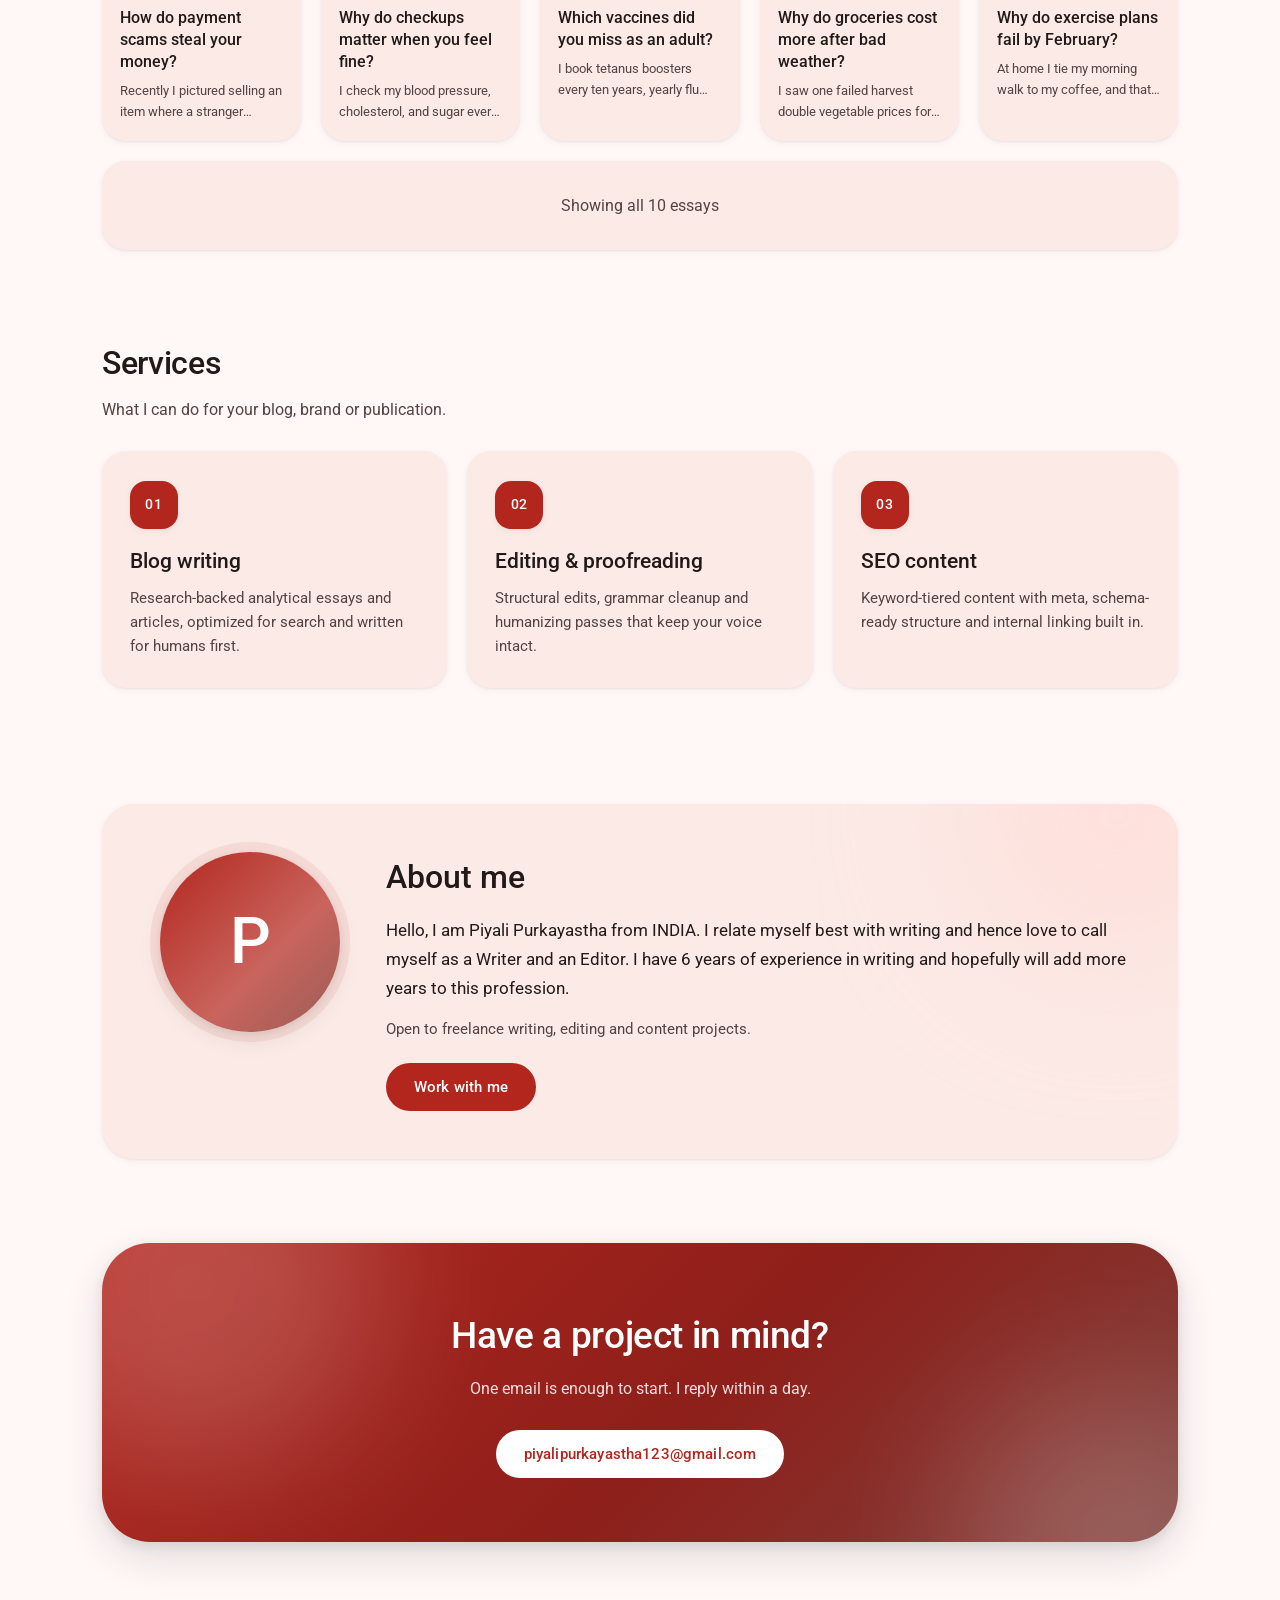
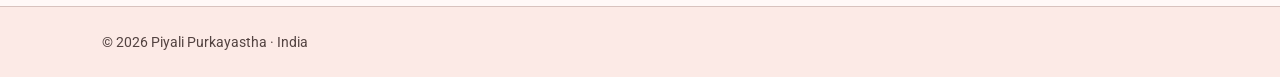
==== commit 111e0332: "Update index.html" ====
--- a/index.html
+++ b/index.html
@@ -33,8 +33,9 @@
       <div>
         <span class="eyebrow">Writer and Editor · India · 6 yrs experience</span>
         <h1>Words that make <em>complex ideas simple.</em></h1>
-        <p class="lead">I am Piyali Purkayastha. I write analytical content on money, health, climate and the craft of writing — original, deeply reasoned, jargon-free.</p>
+        <p class="lead">I am Piyali Purkayastha. I write analytical essays on money, health, climate and the craft of writing — original, deeply reasoned, jargon-free.</p>
         <div class="hero-cta">
+          <a href="#work" class="btn">View selected work</a>
           <a href="mailto:piyalipurkayastha123@gmail.com" class="btn ghost">Hire me</a>
         </div>
       </div>
@@ -50,6 +51,16 @@
 </section>
 
 <main class="wrap">
+  <section id="work" class="section">
+    <div class="section-head split">
+      <div>
+        <h2>Selected work</h2>
+        <p>Essays and analysis — filter by topic, or start anywhere.</p>
+      </div>
+    </div>
+    <div class="filters" id="filters"></div>
+    <div class="grid" id="post-grid"></div>
+  </section>
 
   <section id="services" class="section">
     <div class="section-head">
@@ -133,7 +144,12 @@
     });
   });
 }
-
+function renderGrid(){
+  var list = POSTS.filter(function(p){ return ACTIVE_CAT==="All" || p[2]===ACTIVE_CAT; });
+  document.getElementById("post-grid").innerHTML = list.length
+    ? list.map(cardHTML).join("") + '<div class="empty-note">Showing all '+list.length+' essays</div>'
+    : '<div class="empty-note">No essays in this topic yet.</div>';
+}
 renderFilters(); renderGrid();
 </script>
 
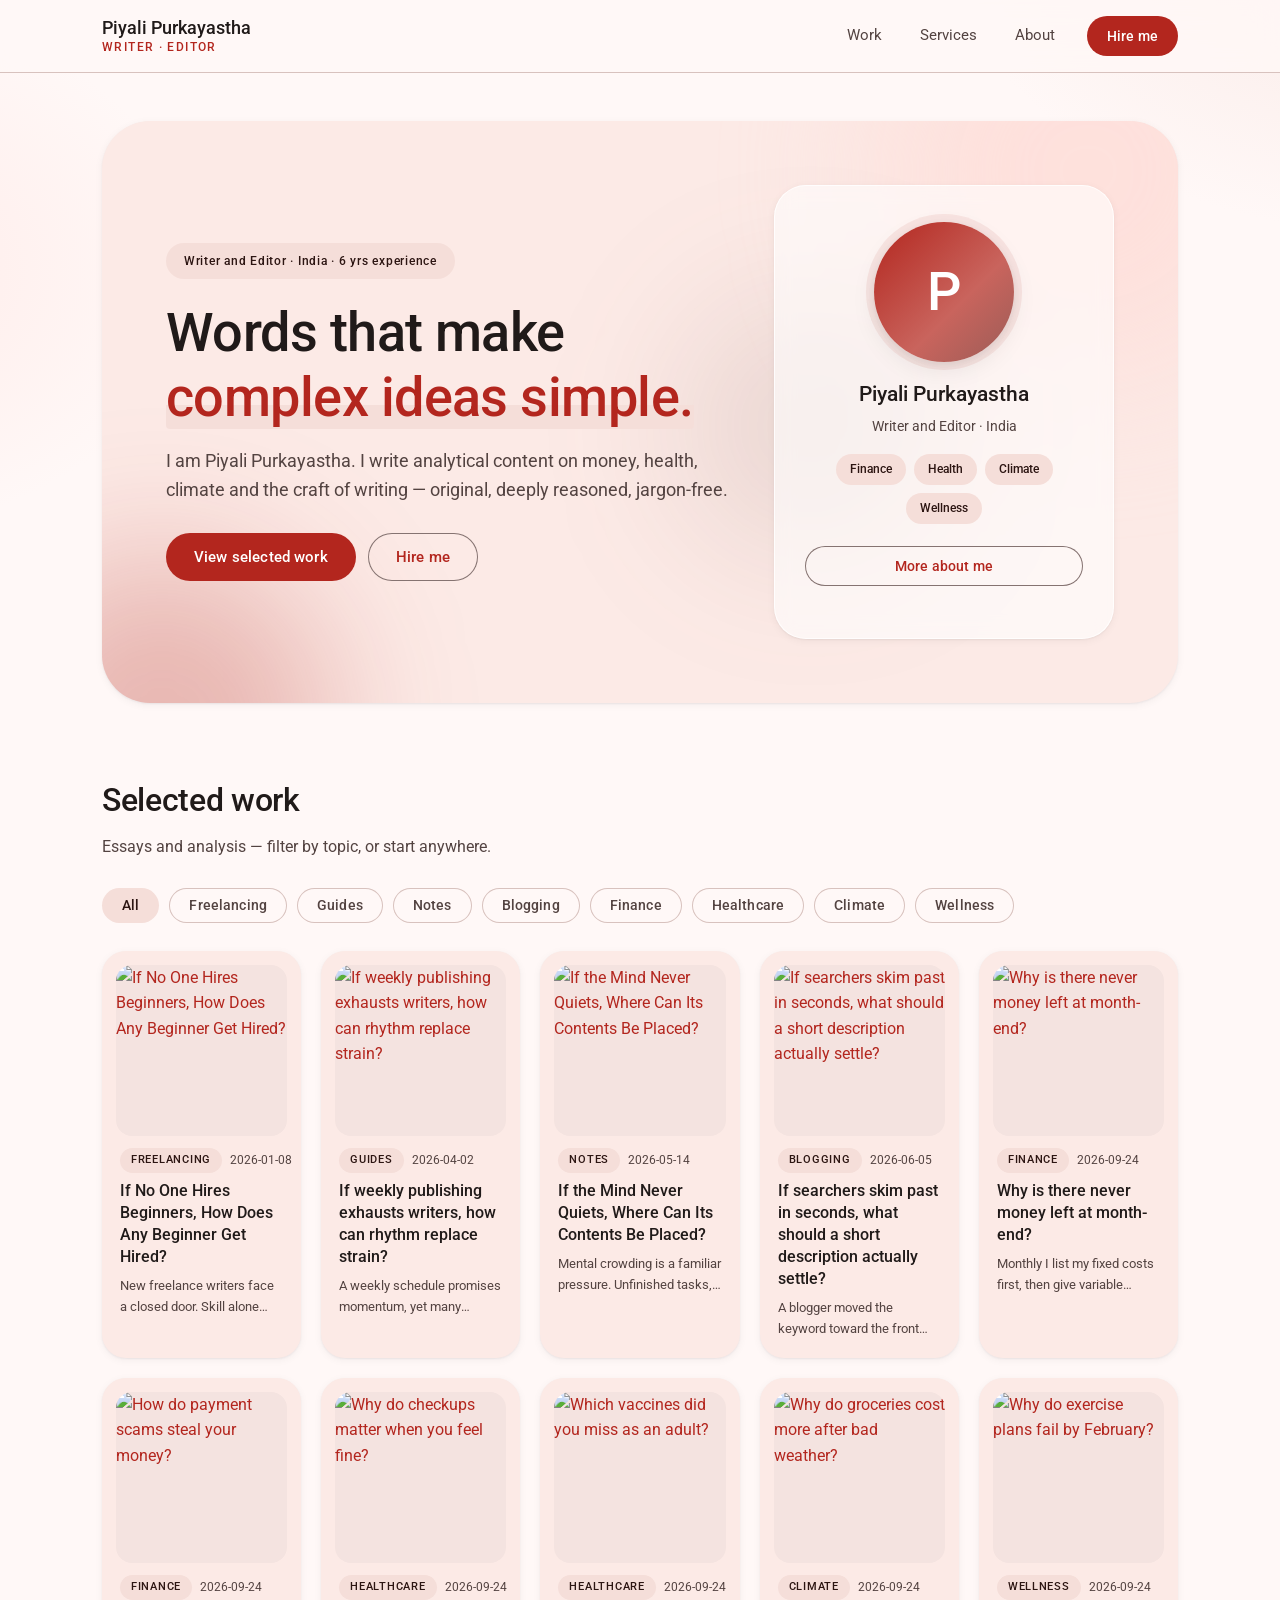
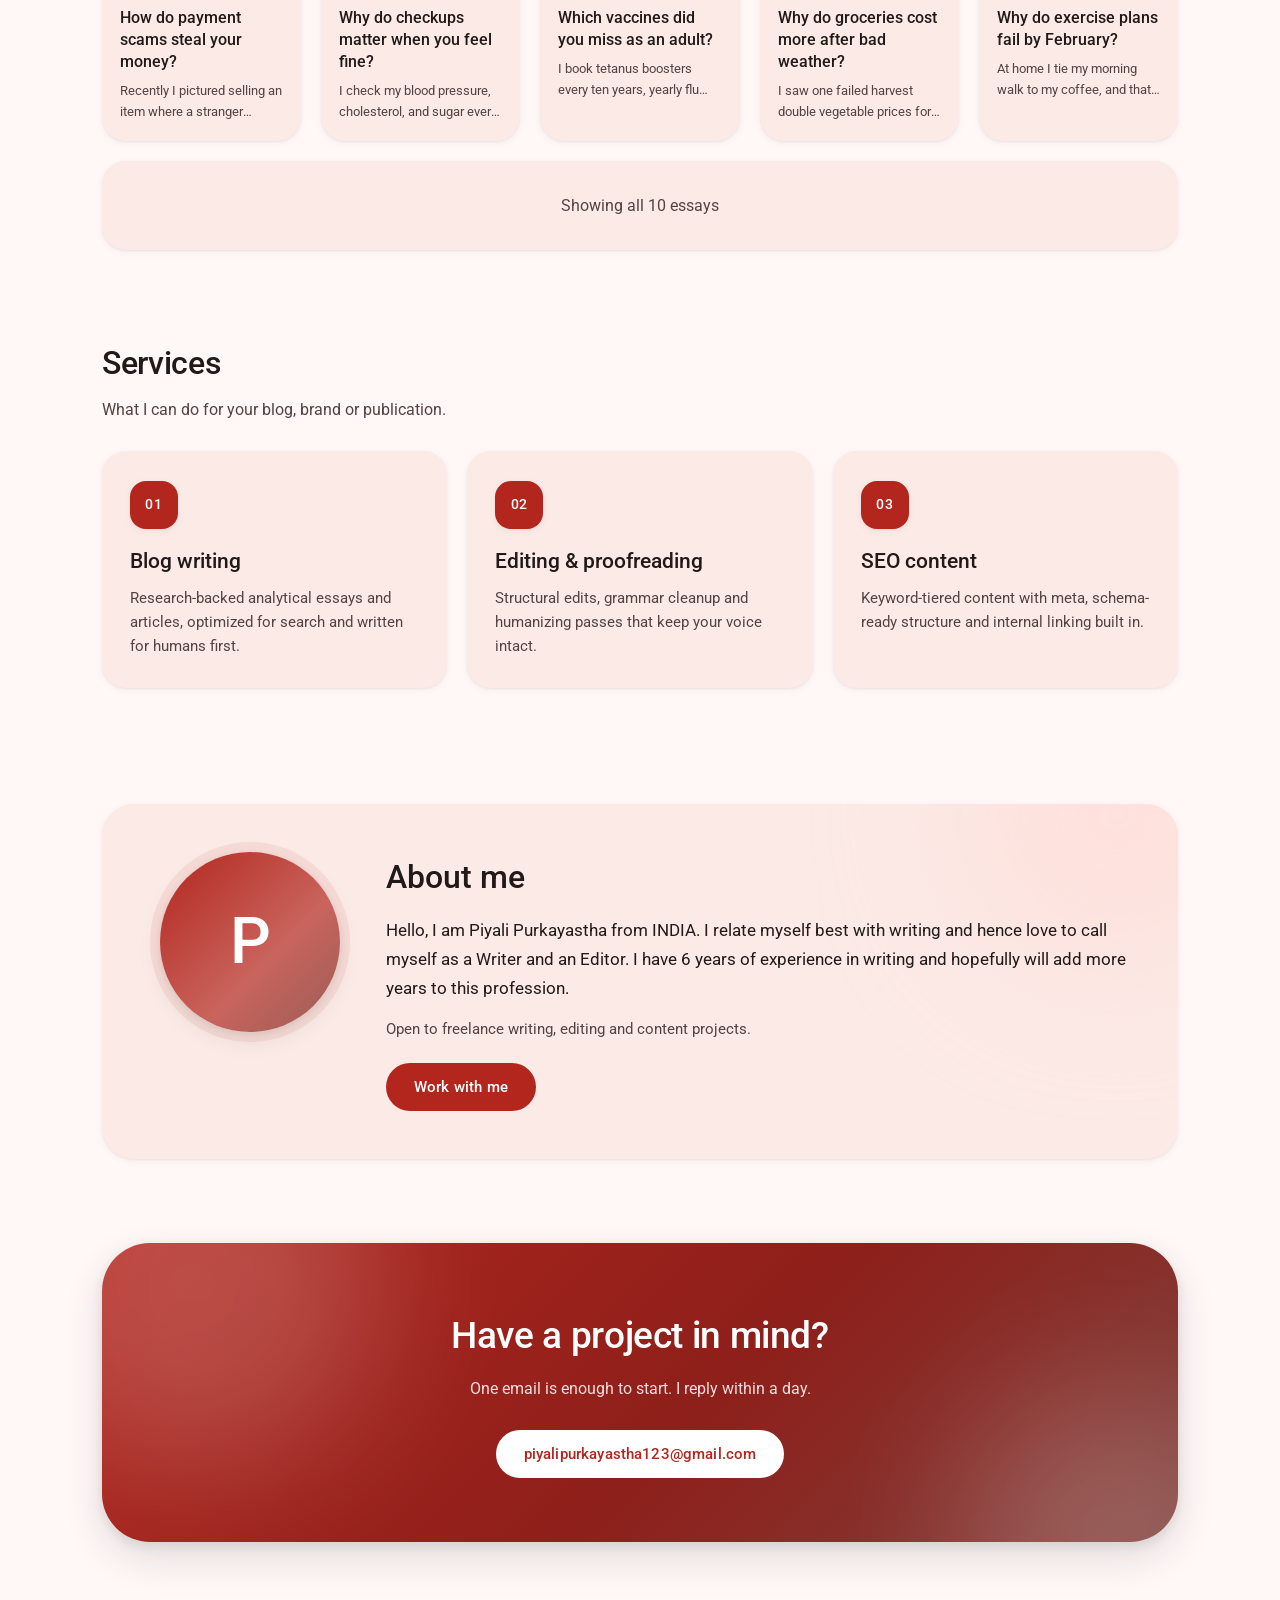
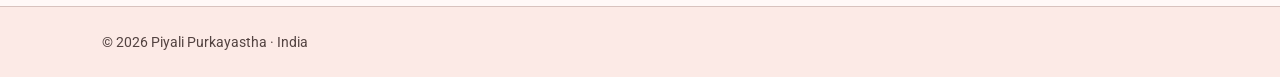
==== commit 0b2ce0d3: "Update index.html" ====
--- a/index.html
+++ b/index.html
@@ -33,7 +33,7 @@
       <div>
         <span class="eyebrow">Writer and Editor · India · 6 yrs experience</span>
         <h1>Words that make <em>complex ideas simple.</em></h1>
-        <p class="lead">I am Piyali Purkayastha. I write analytical essays on money, health, climate and the craft of writing — original, deeply reasoned, jargon-free.</p>
+        <p class="lead">I am Piyali Purkayastha. I write analytical content on money, health, climate and the craft of writing — original, deeply reasoned, jargon-free.</p>
         <div class="hero-cta">
           <a href="#work" class="btn">View selected work</a>
           <a href="mailto:piyalipurkayastha123@gmail.com" class="btn ghost">Hire me</a>
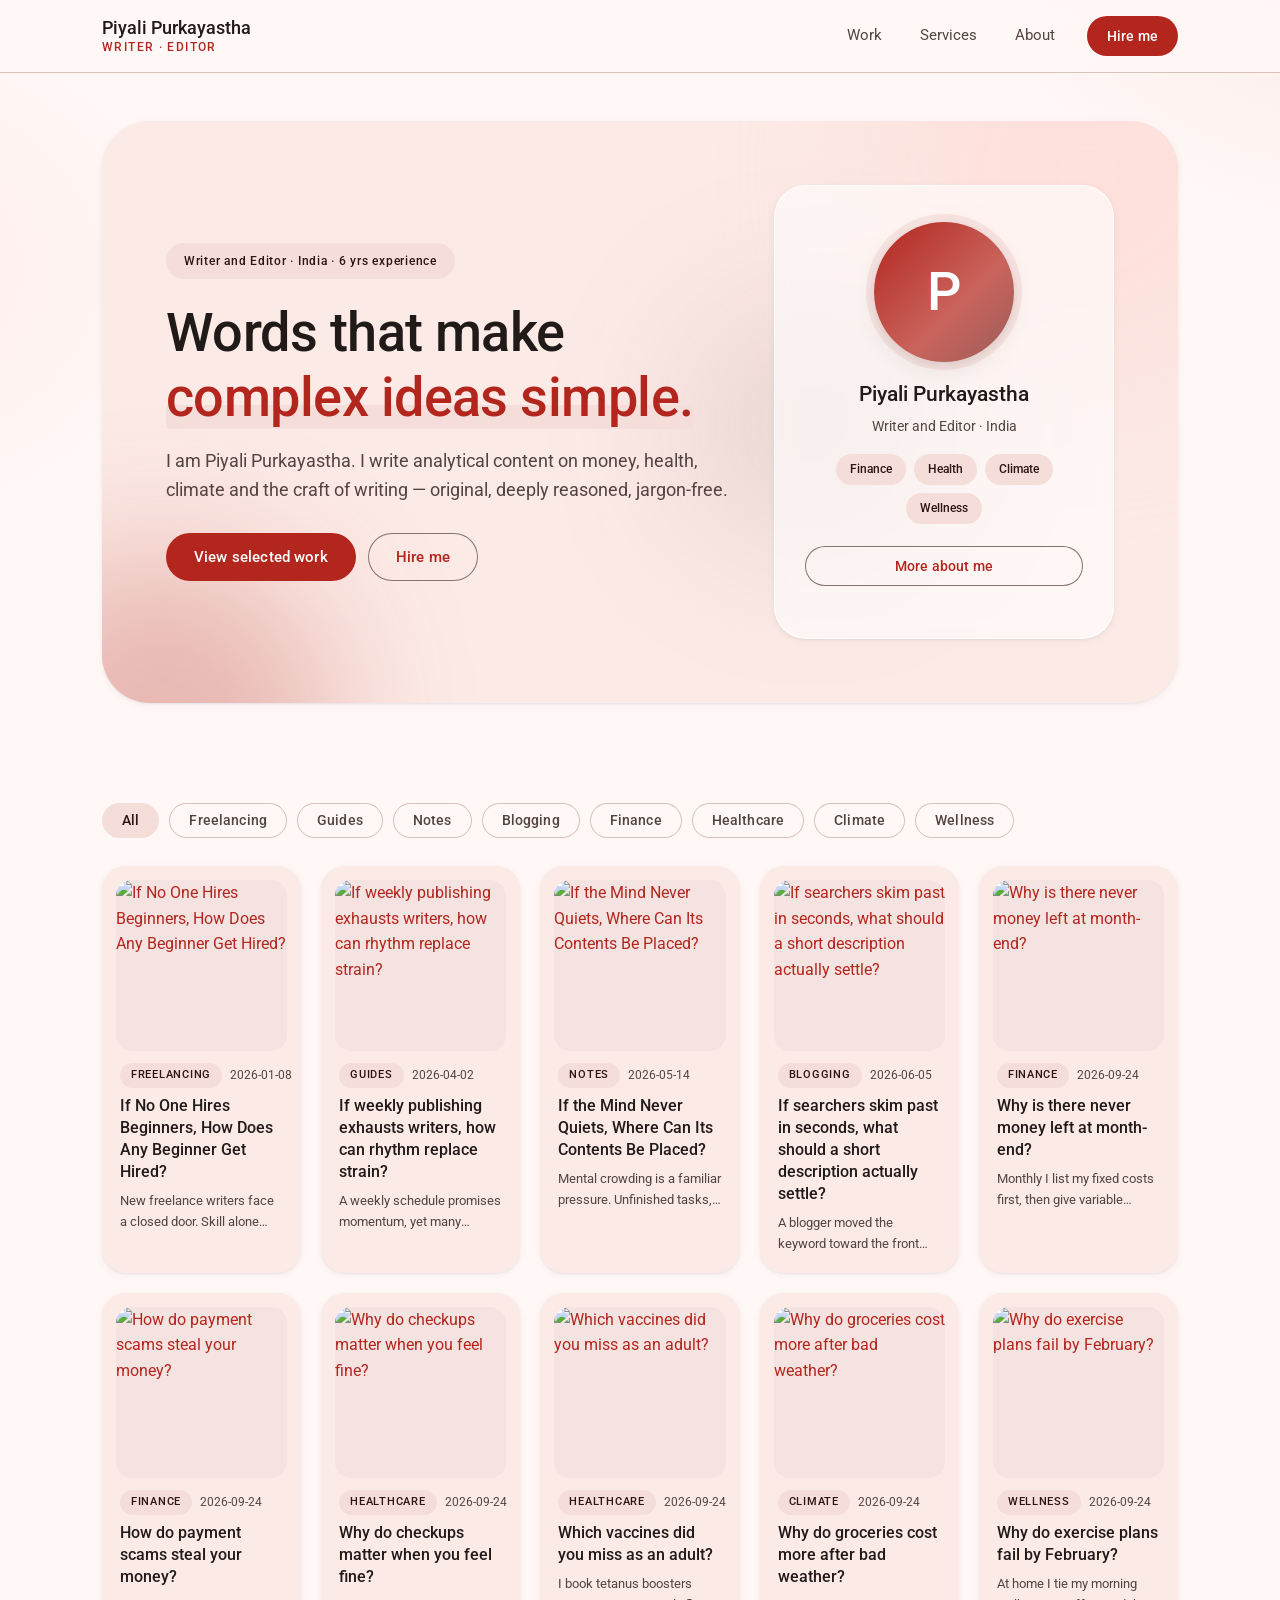
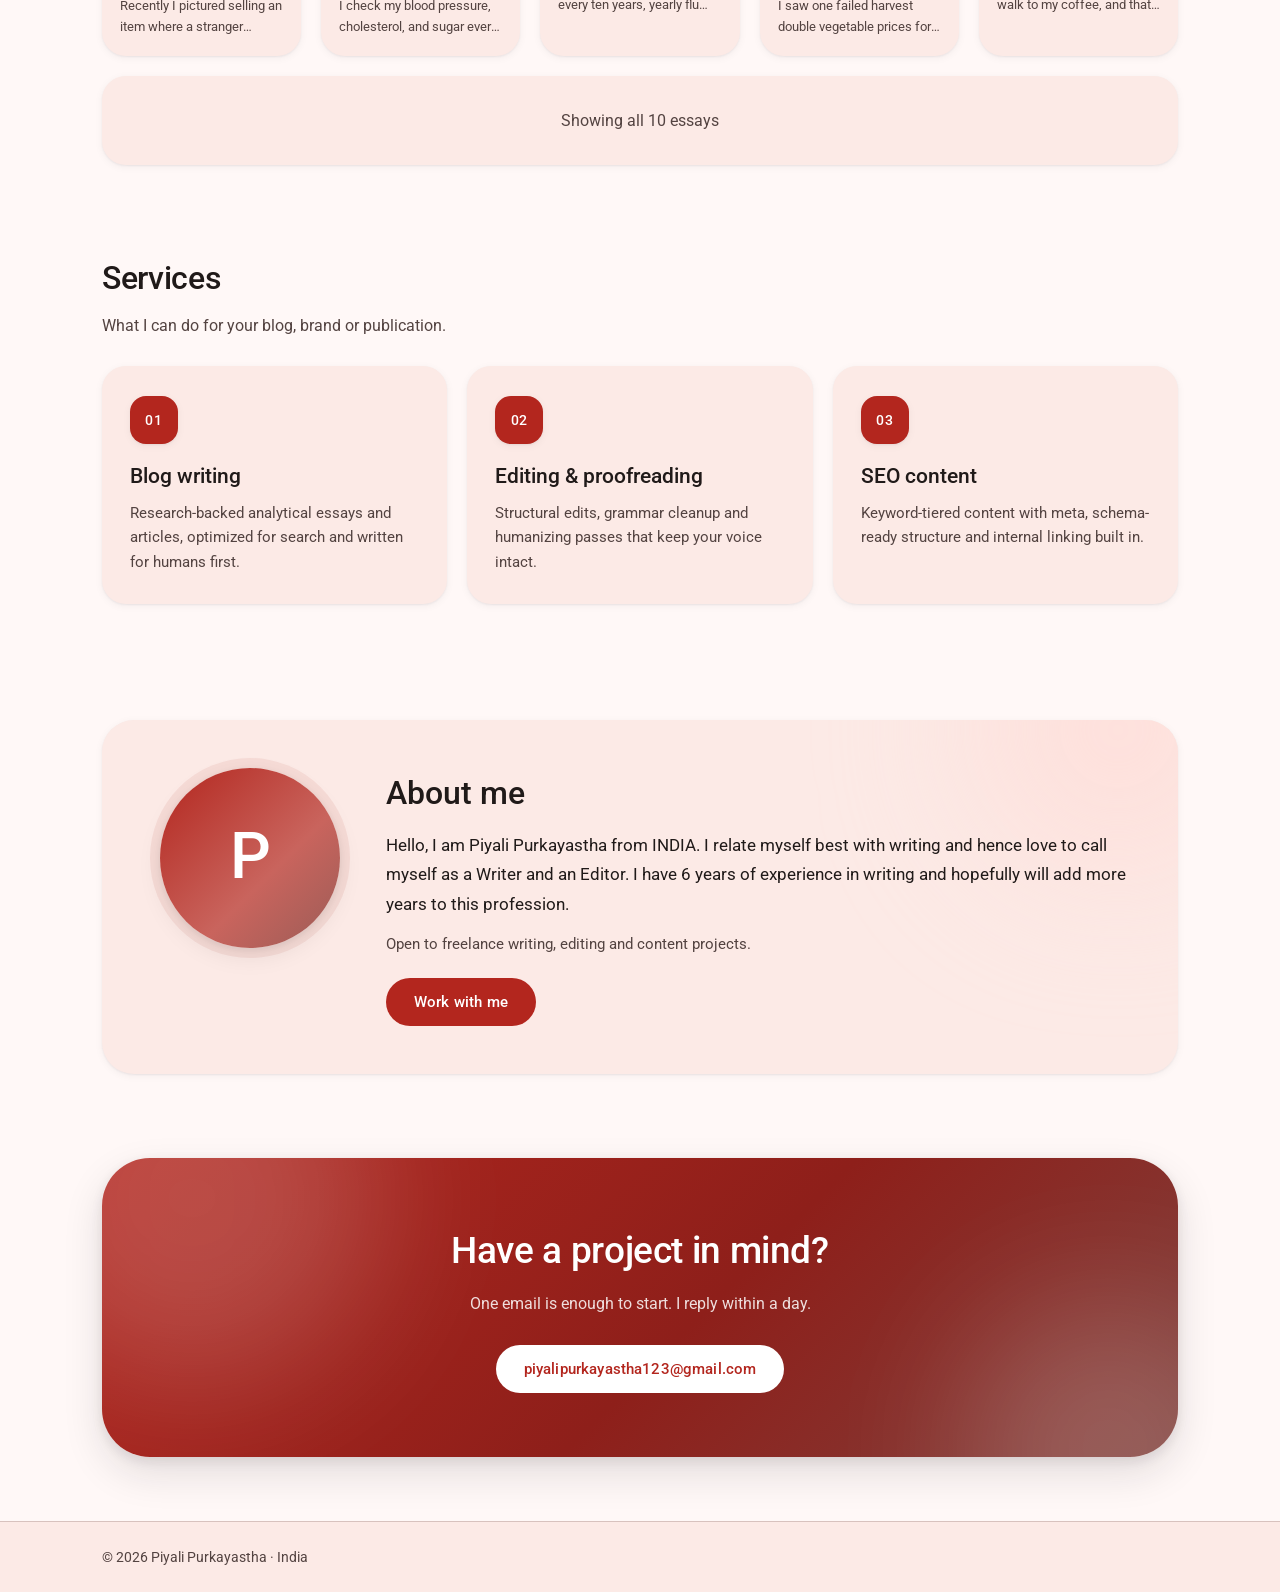
==== commit 91d875cd: "Update index.html" ====
--- a/index.html
+++ b/index.html
@@ -54,8 +54,6 @@
   <section id="work" class="section">
     <div class="section-head split">
       <div>
-        <h2>Selected work</h2>
-        <p>Essays and analysis — filter by topic, or start anywhere.</p>
       </div>
     </div>
     <div class="filters" id="filters"></div>
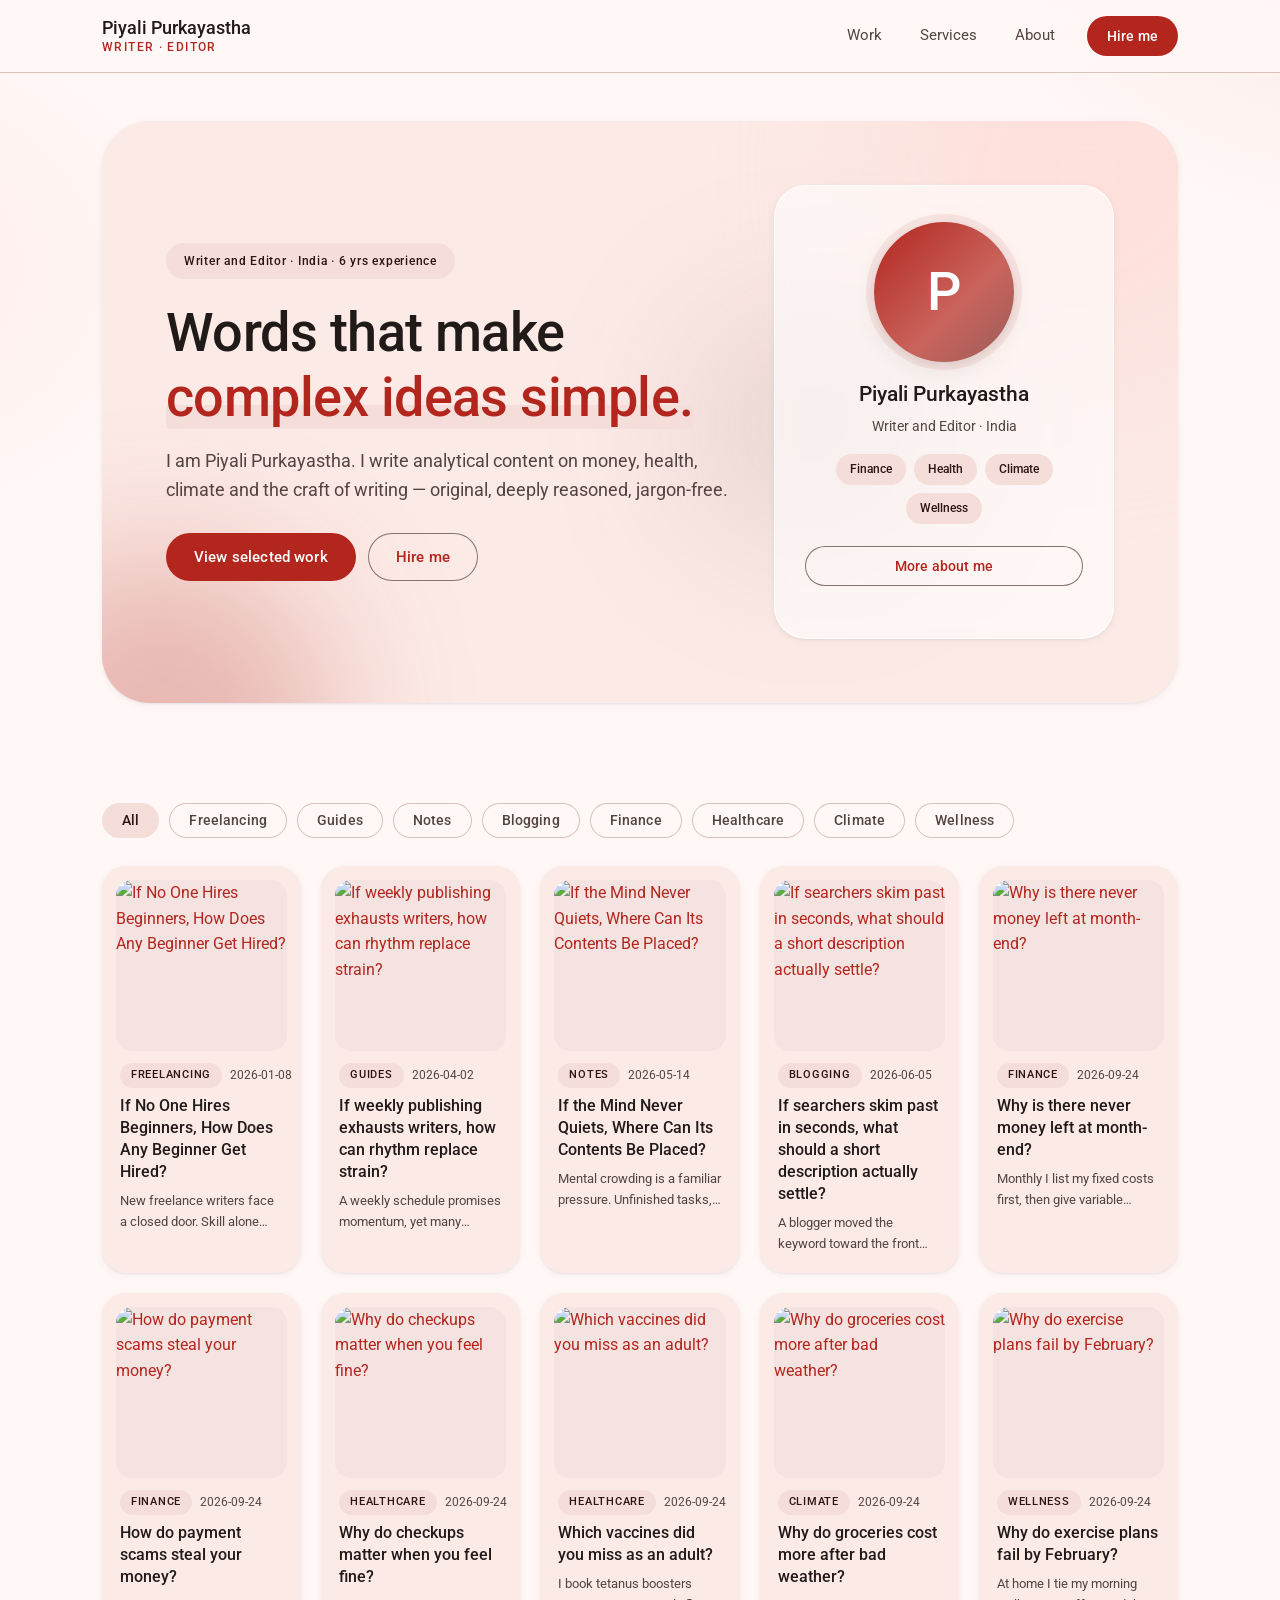
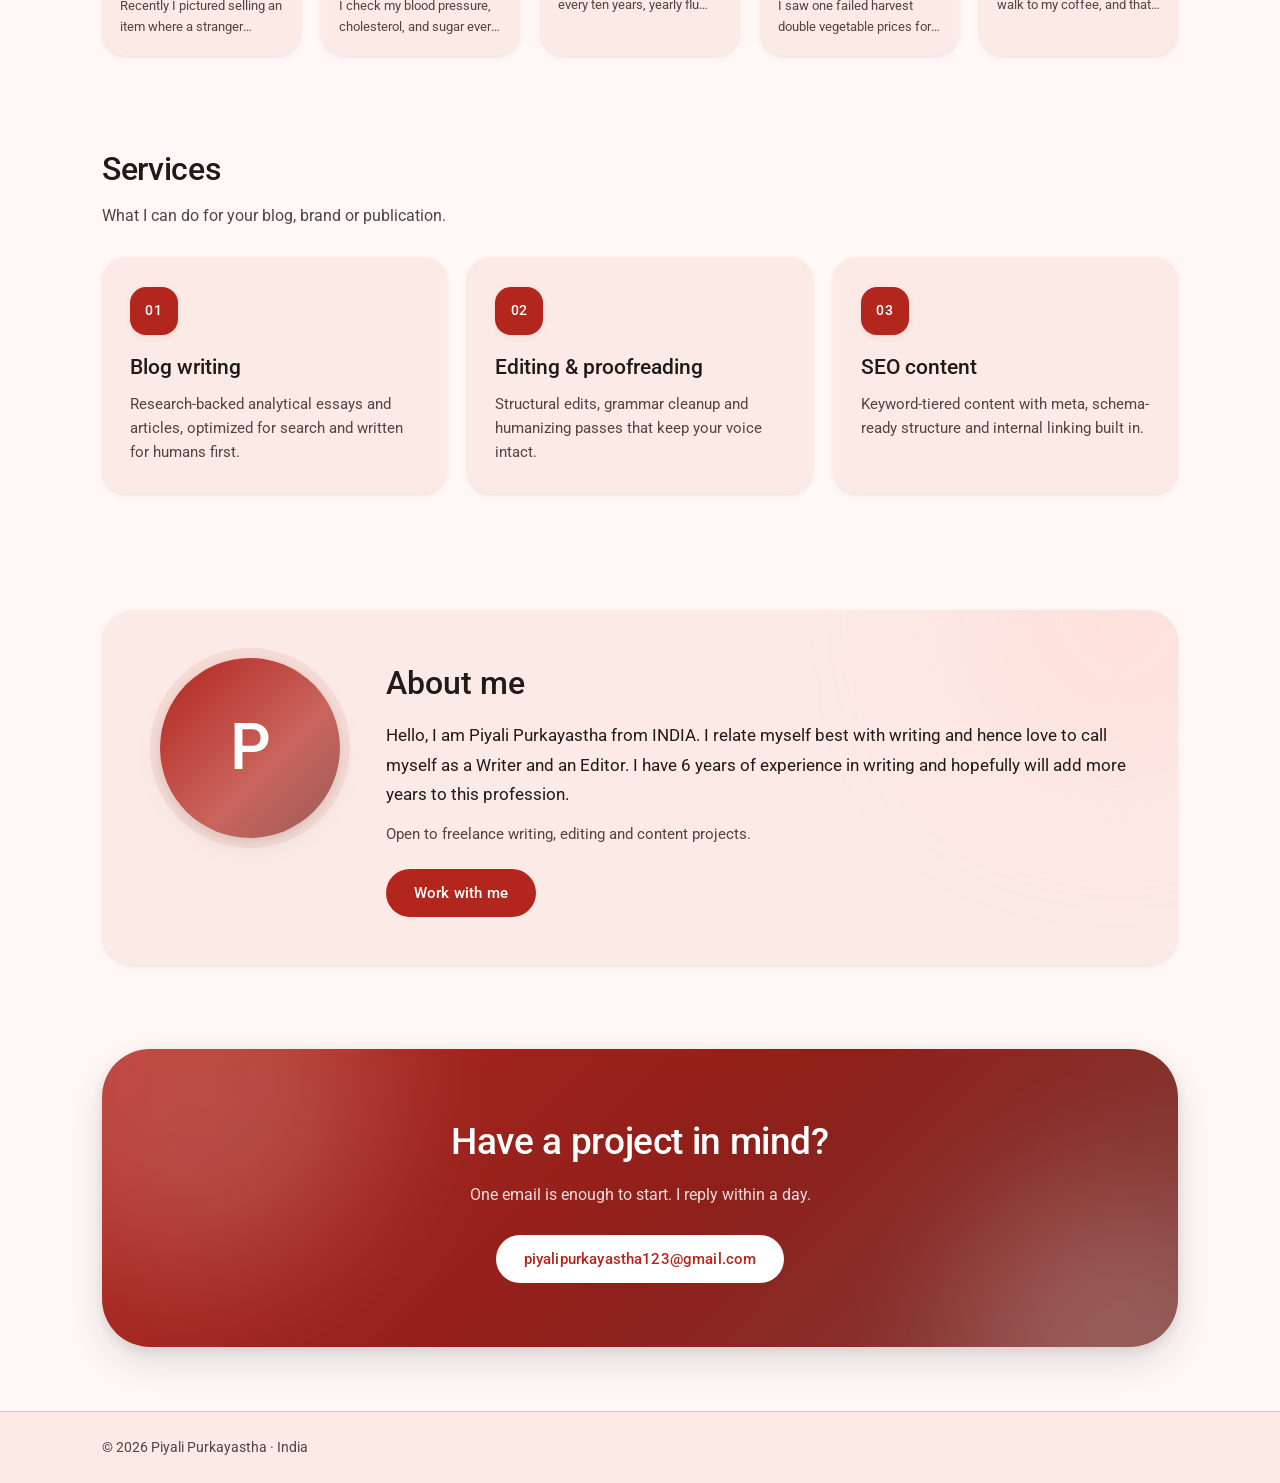
==== commit 82017032: "Update index.html" ====
--- a/index.html
+++ b/index.html
@@ -3,7 +3,7 @@
 <head>
 <meta charset="UTF-8" />
 <meta name="viewport" content="width=device-width, initial-scale=1.0" />
-<title>Piyali Purkayastha — Writer and Editor</title>
+<title>Piyali Purkayastha - Writer and Editor</title>
 <meta name="description" content="Piyali Purkayastha, Writer and Editor from India with 6 years of experience. Read analytical essays on finance, health, climate, wellness and writing." />
 <link rel="preconnect" href="https://fonts.googleapis.com" />
 <link rel="preconnect" href="https://fonts.gstatic.com" crossorigin />
@@ -145,8 +145,8 @@
 function renderGrid(){
   var list = POSTS.filter(function(p){ return ACTIVE_CAT==="All" || p[2]===ACTIVE_CAT; });
   document.getElementById("post-grid").innerHTML = list.length
-    ? list.map(cardHTML).join("") + '<div class="empty-note">Showing all '+list.length+' essays</div>'
-    : '<div class="empty-note">No essays in this topic yet.</div>';
+    ? list.map(cardHTML).join("") 
+    : '';
 }
 renderFilters(); renderGrid();
 </script>
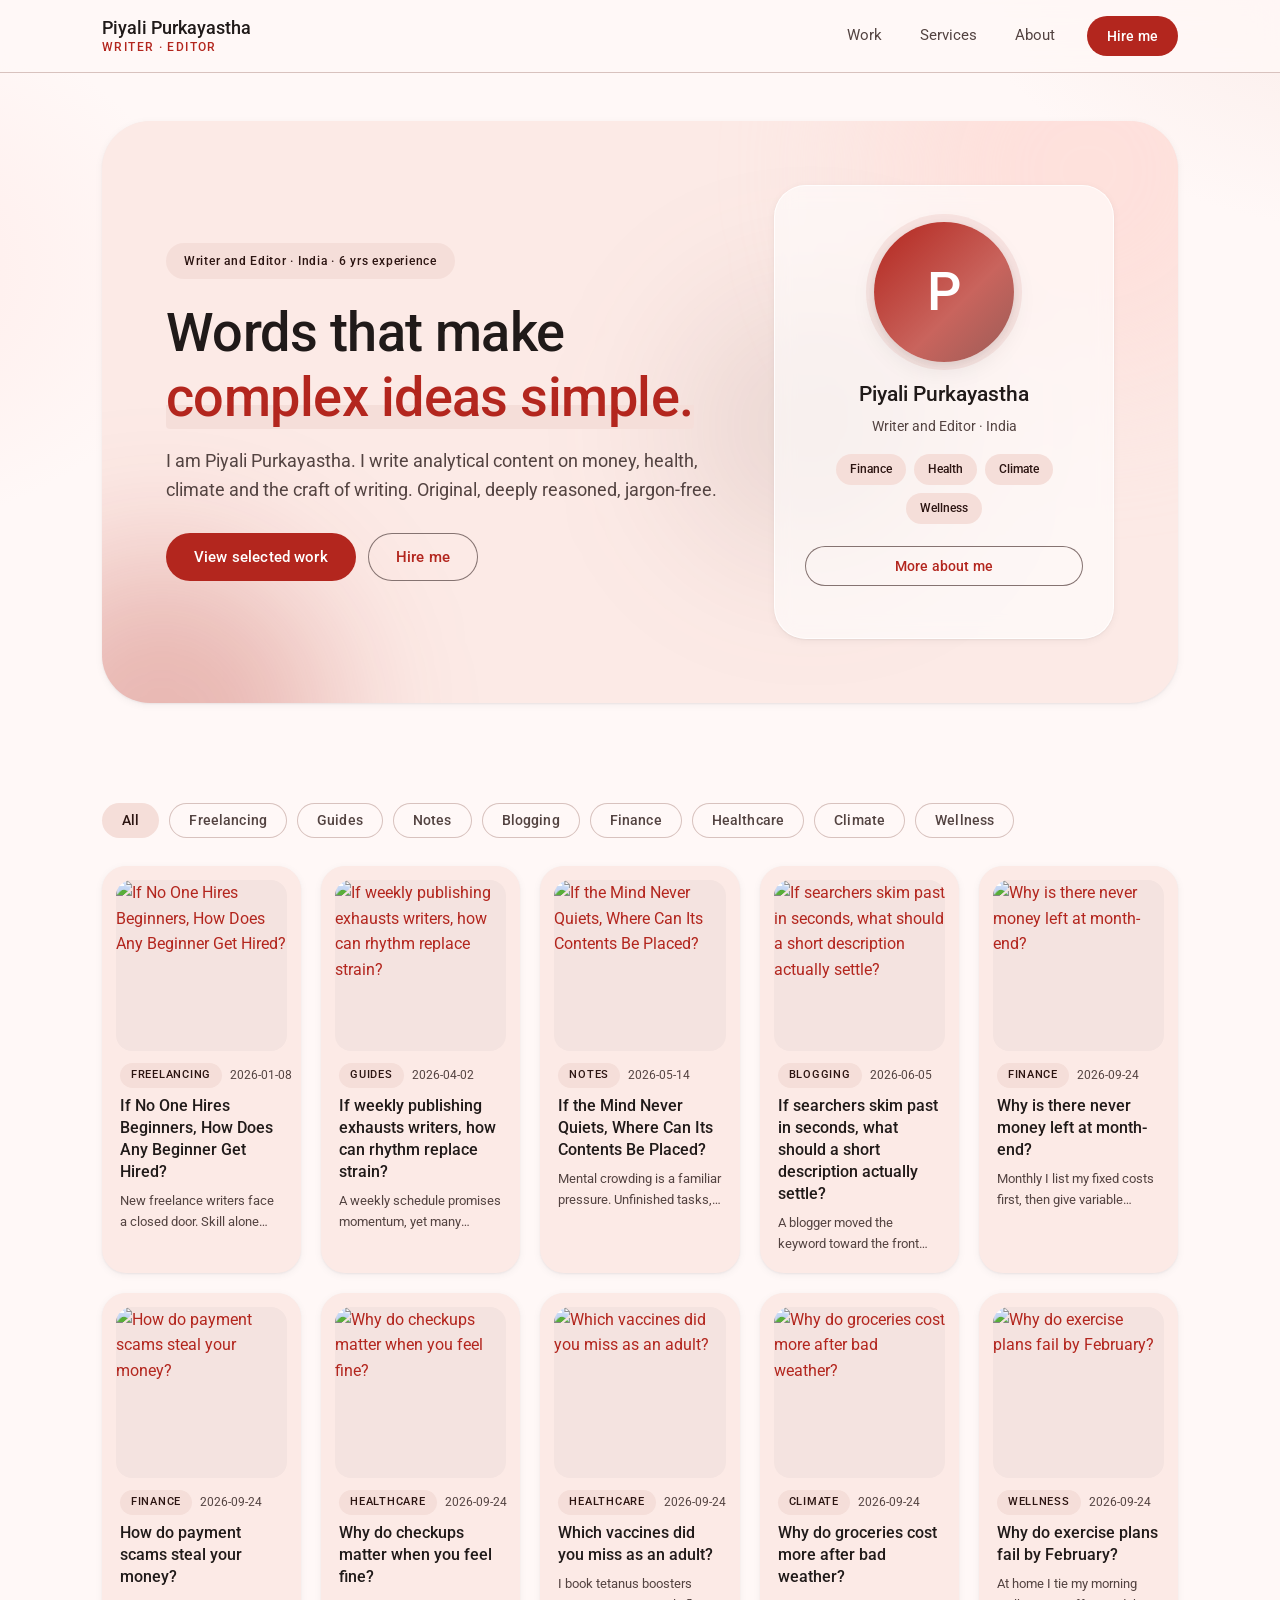
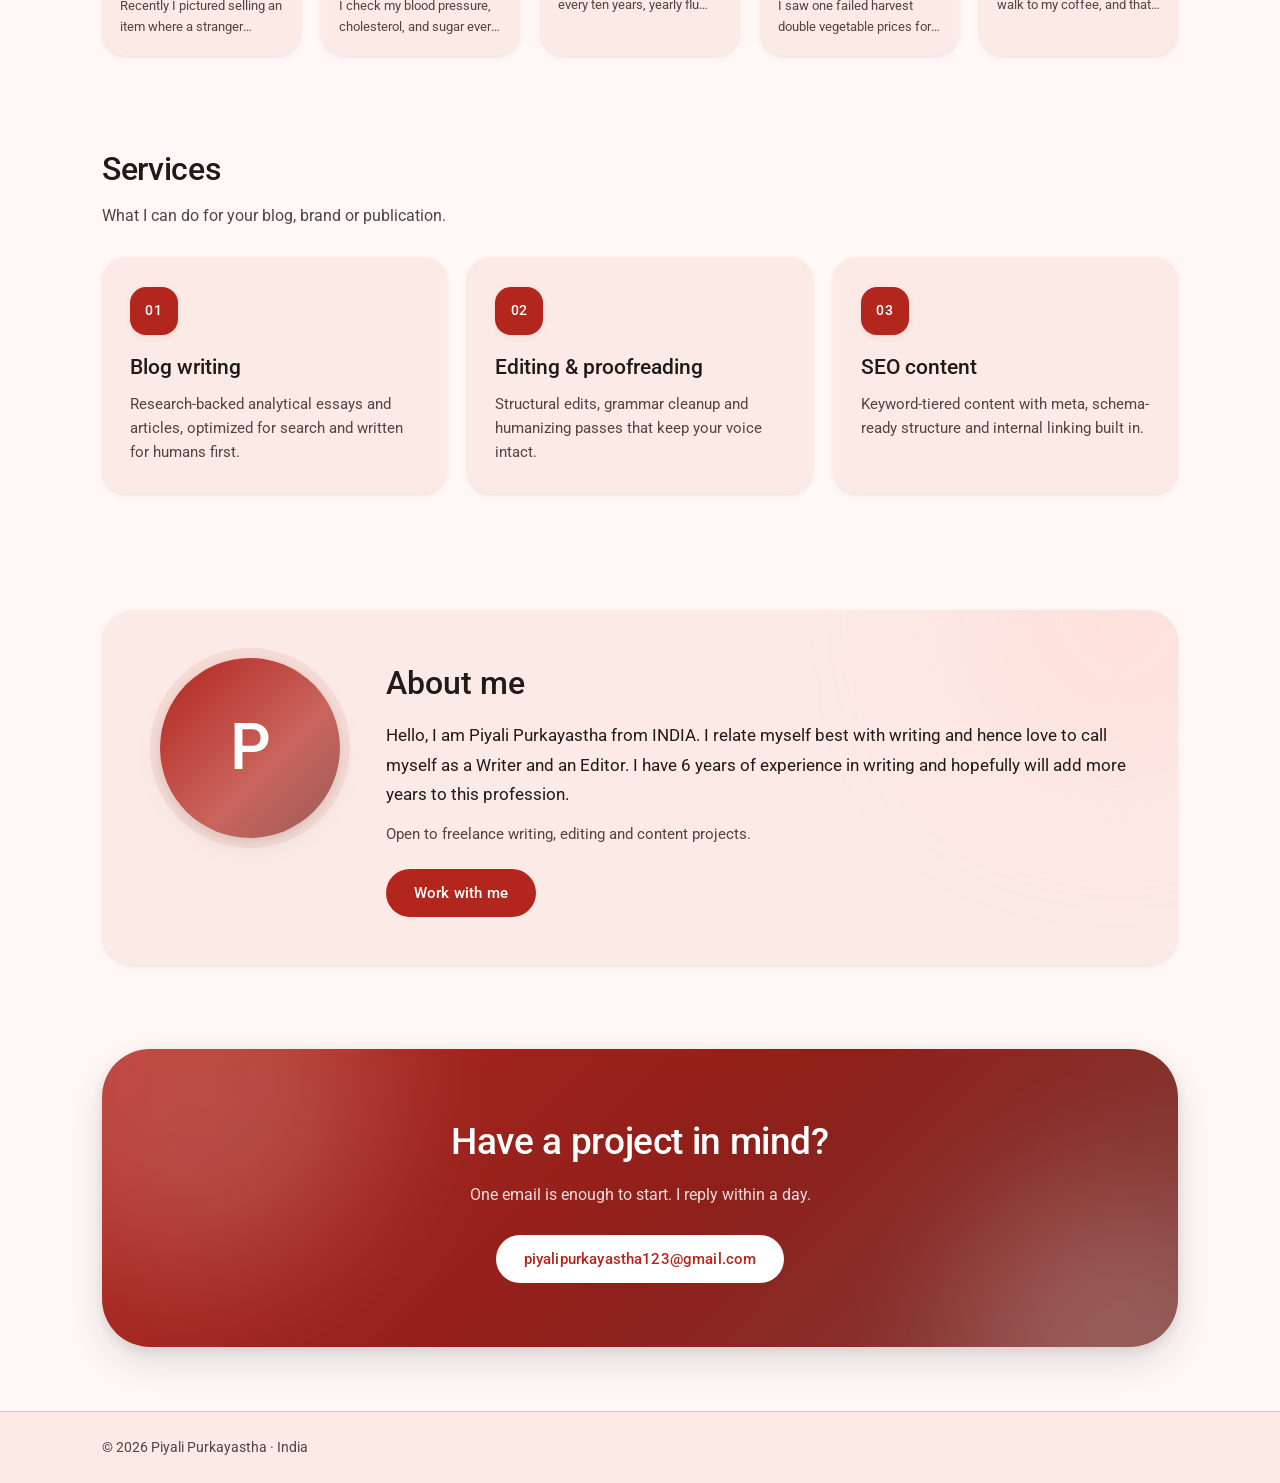
==== commit fb615b76: "Update index.html" ====
--- a/index.html
+++ b/index.html
@@ -33,7 +33,7 @@
       <div>
         <span class="eyebrow">Writer and Editor · India · 6 yrs experience</span>
         <h1>Words that make <em>complex ideas simple.</em></h1>
-        <p class="lead">I am Piyali Purkayastha. I write analytical content on money, health, climate and the craft of writing — original, deeply reasoned, jargon-free.</p>
+        <p class="lead">I am Piyali Purkayastha. I write analytical content on money, health, climate and the craft of writing. Original, deeply reasoned, jargon-free.</p>
         <div class="hero-cta">
           <a href="#work" class="btn">View selected work</a>
           <a href="mailto:piyalipurkayastha123@gmail.com" class="btn ghost">Hire me</a>
